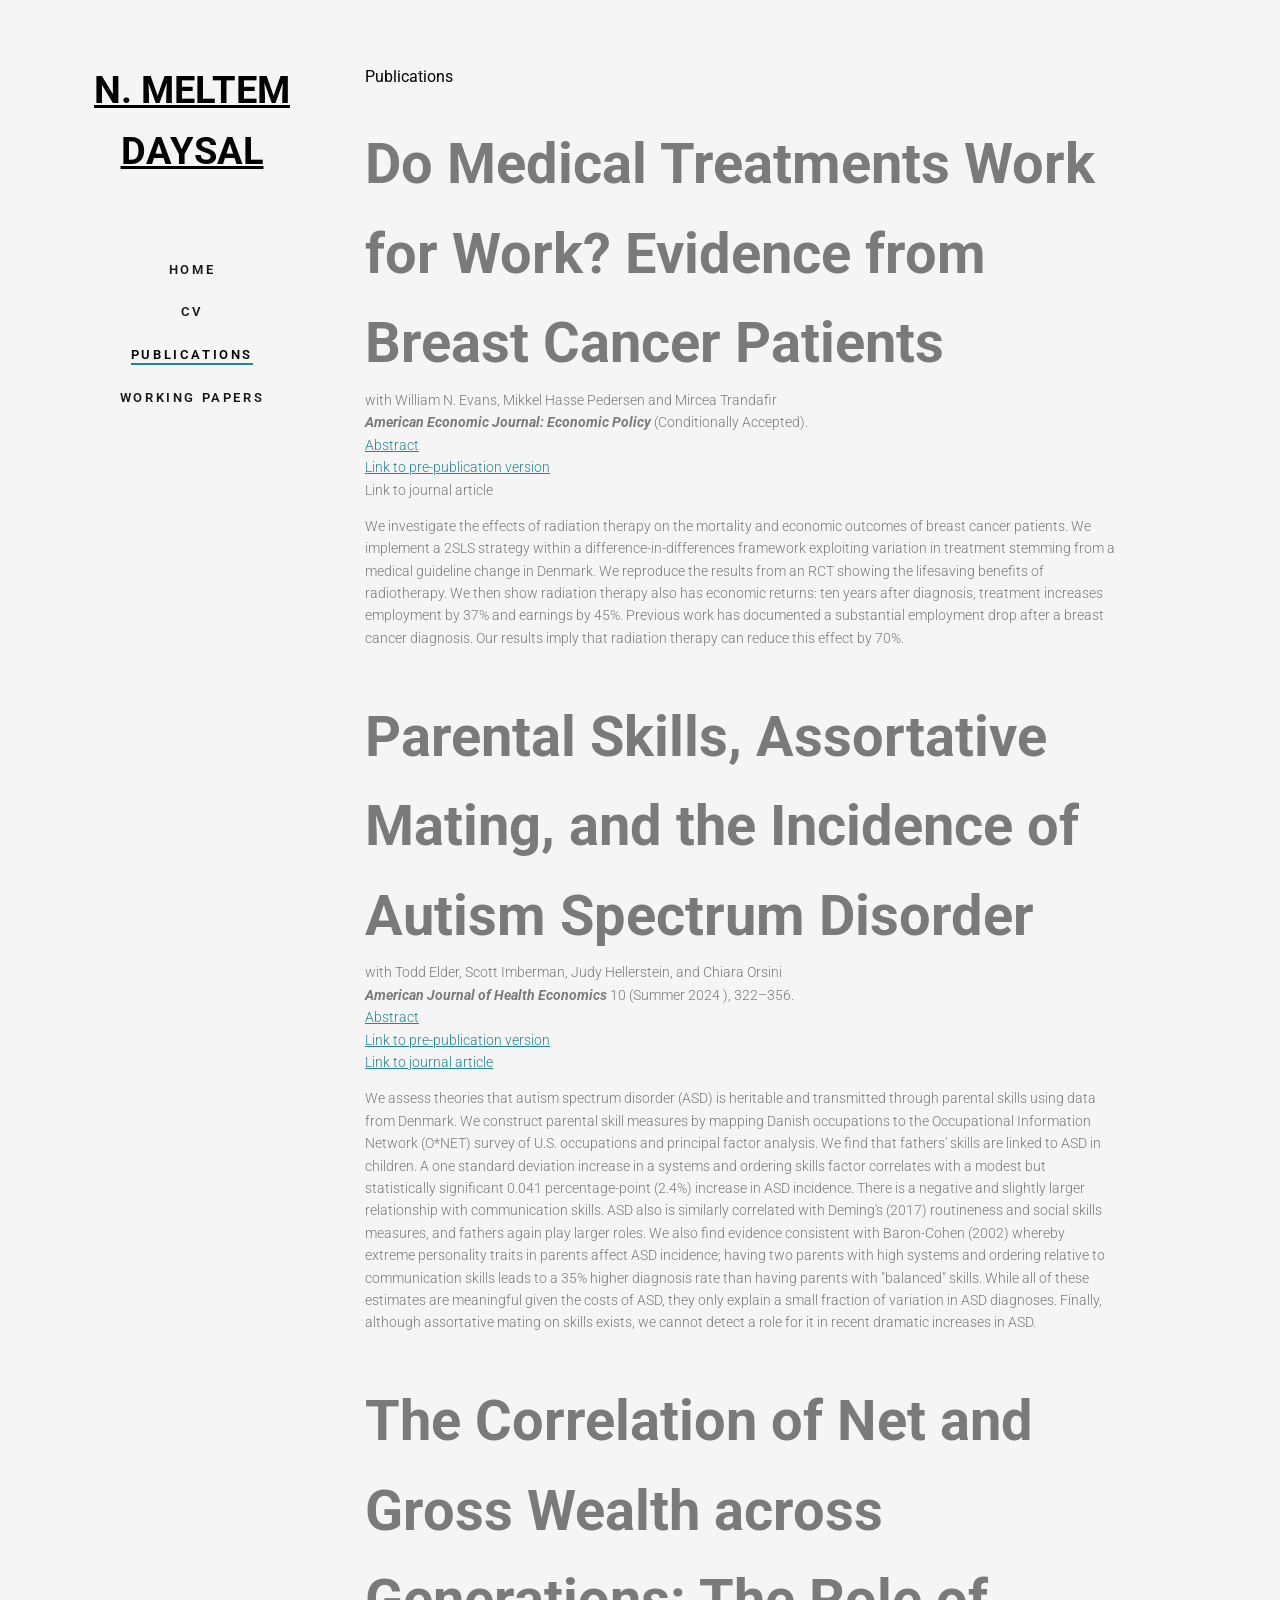
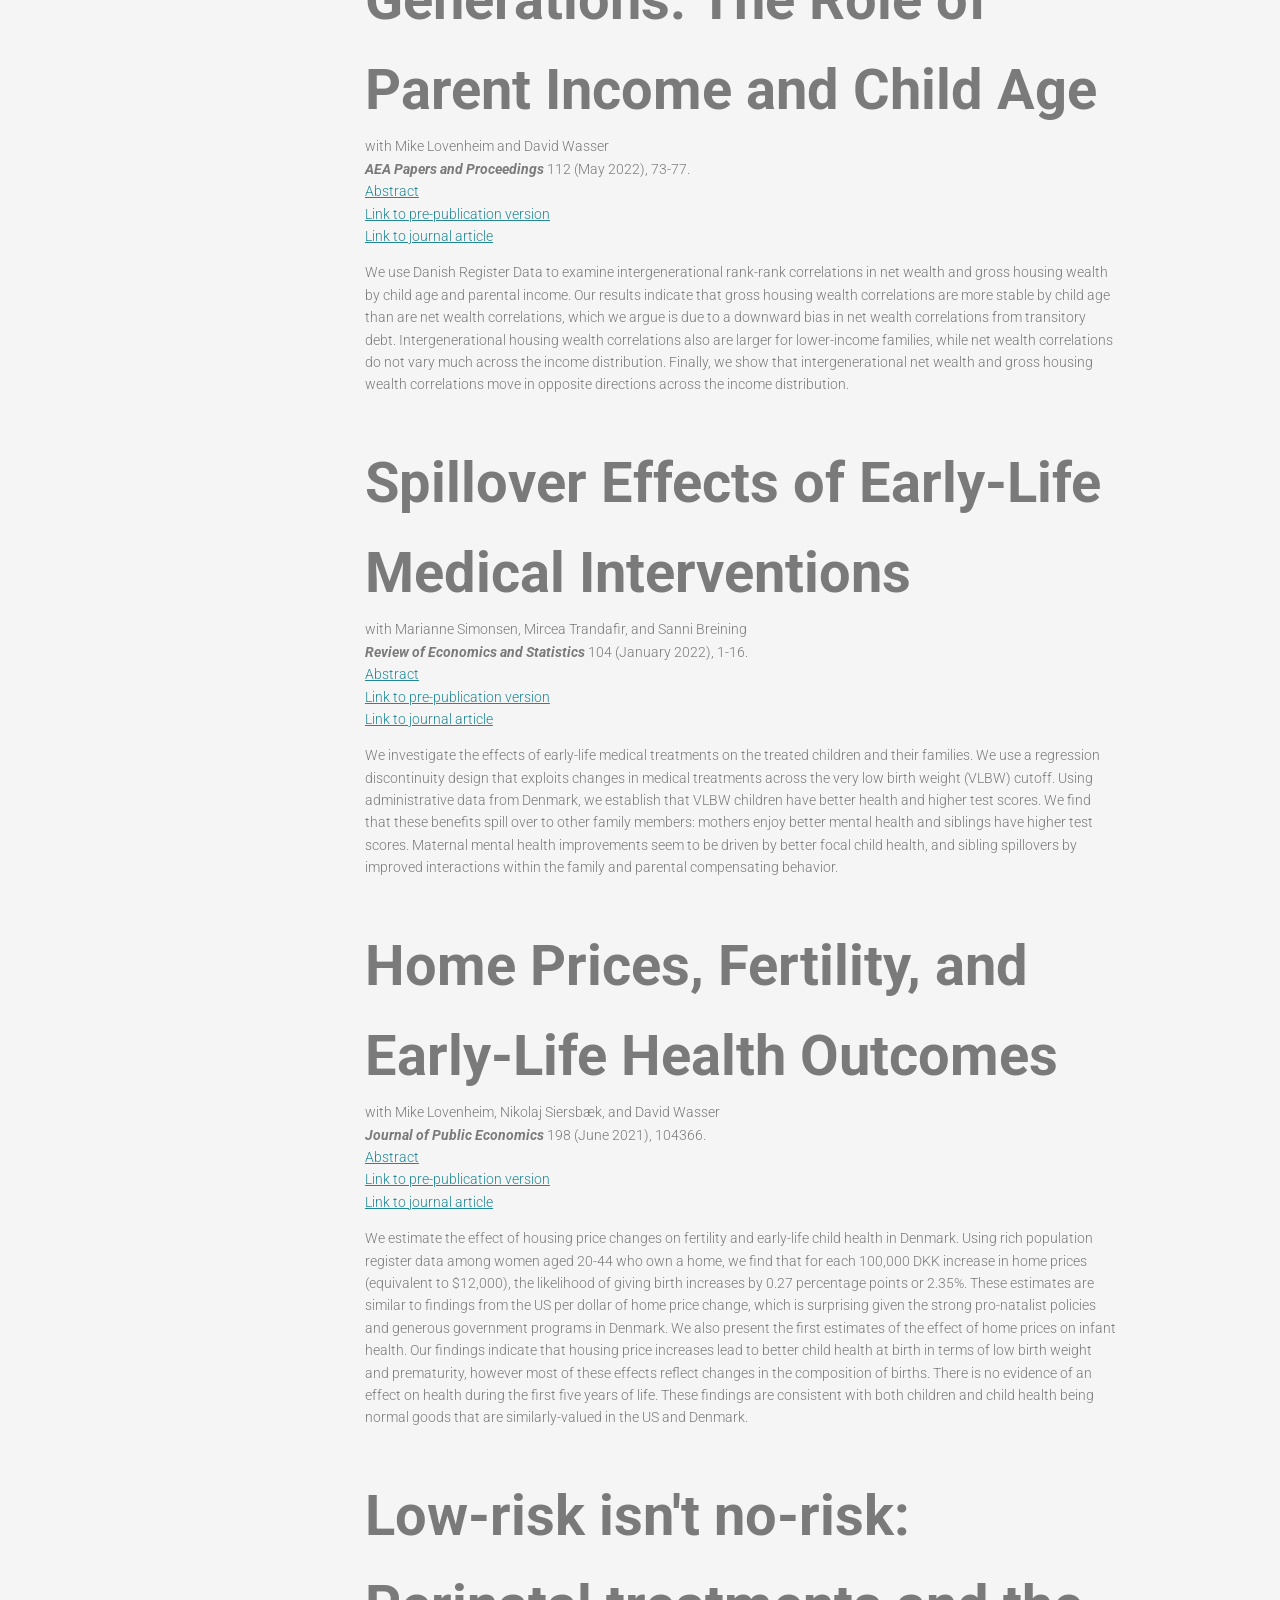
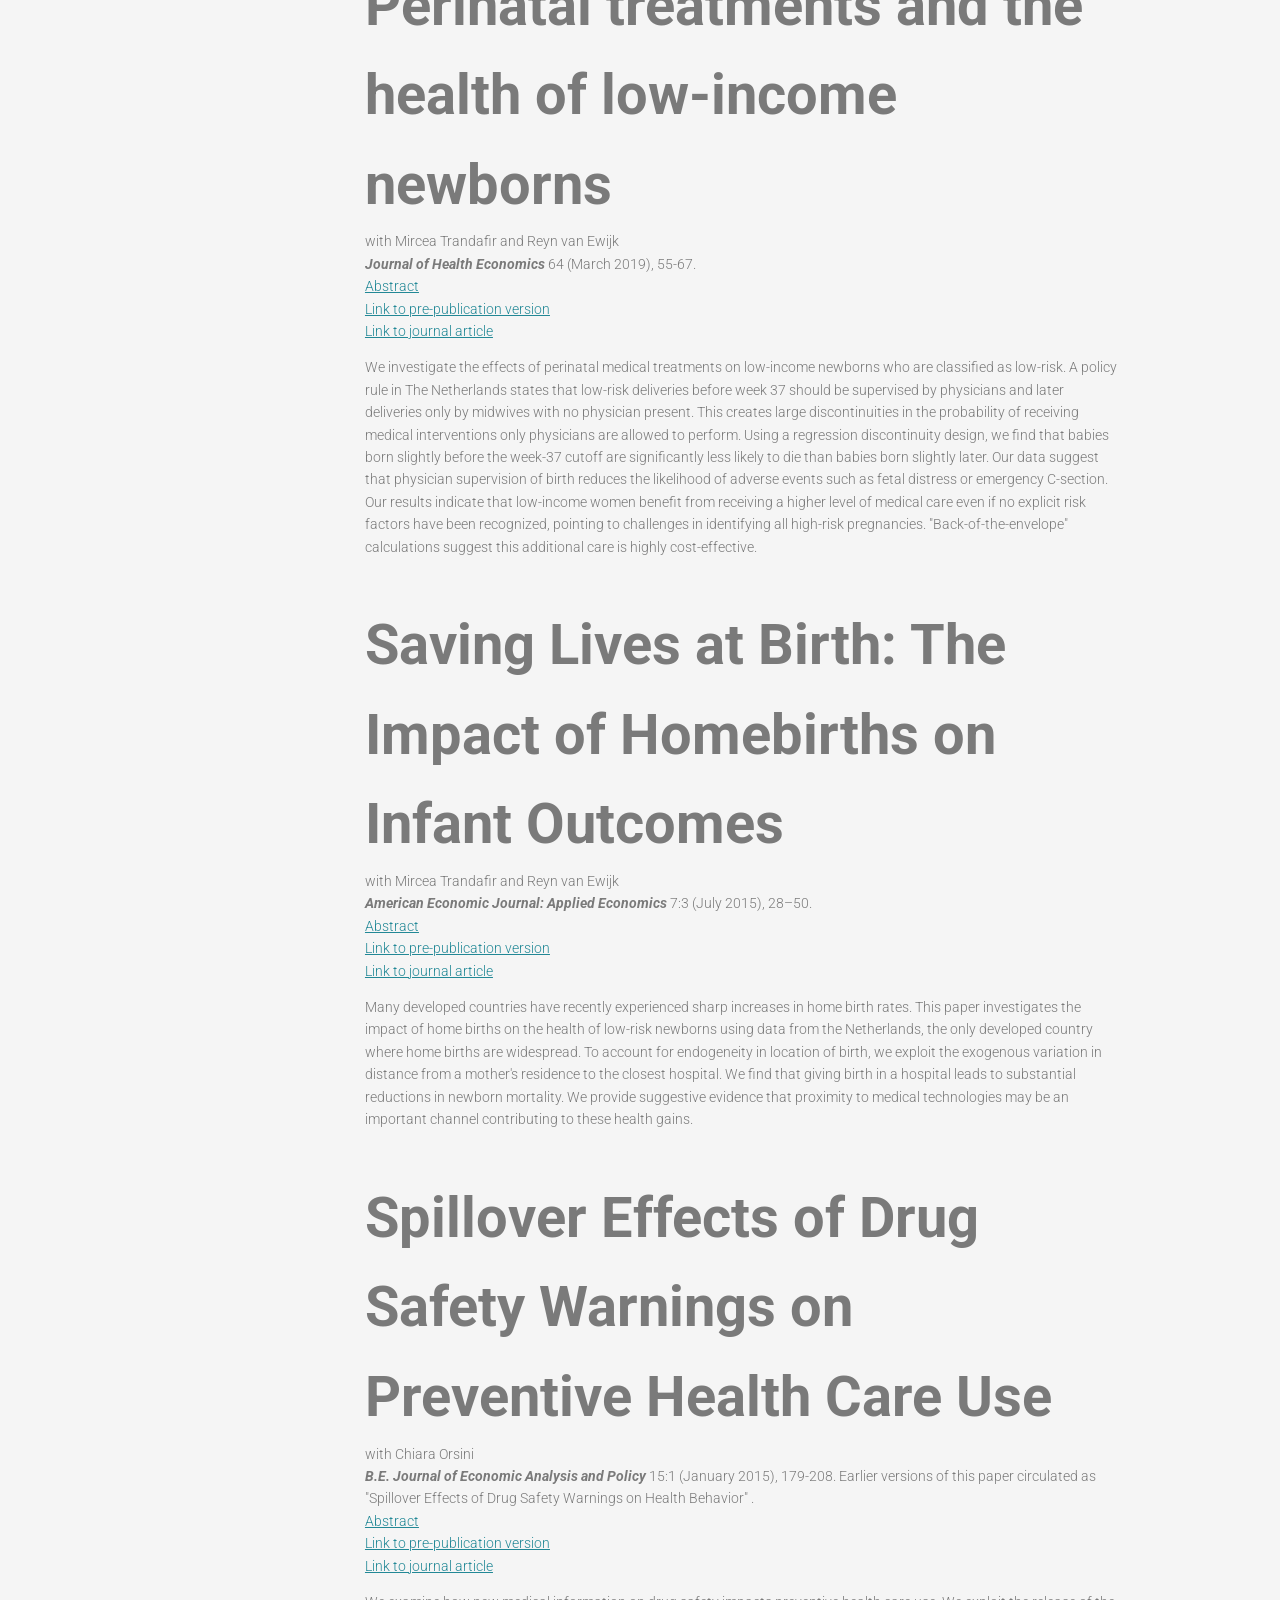
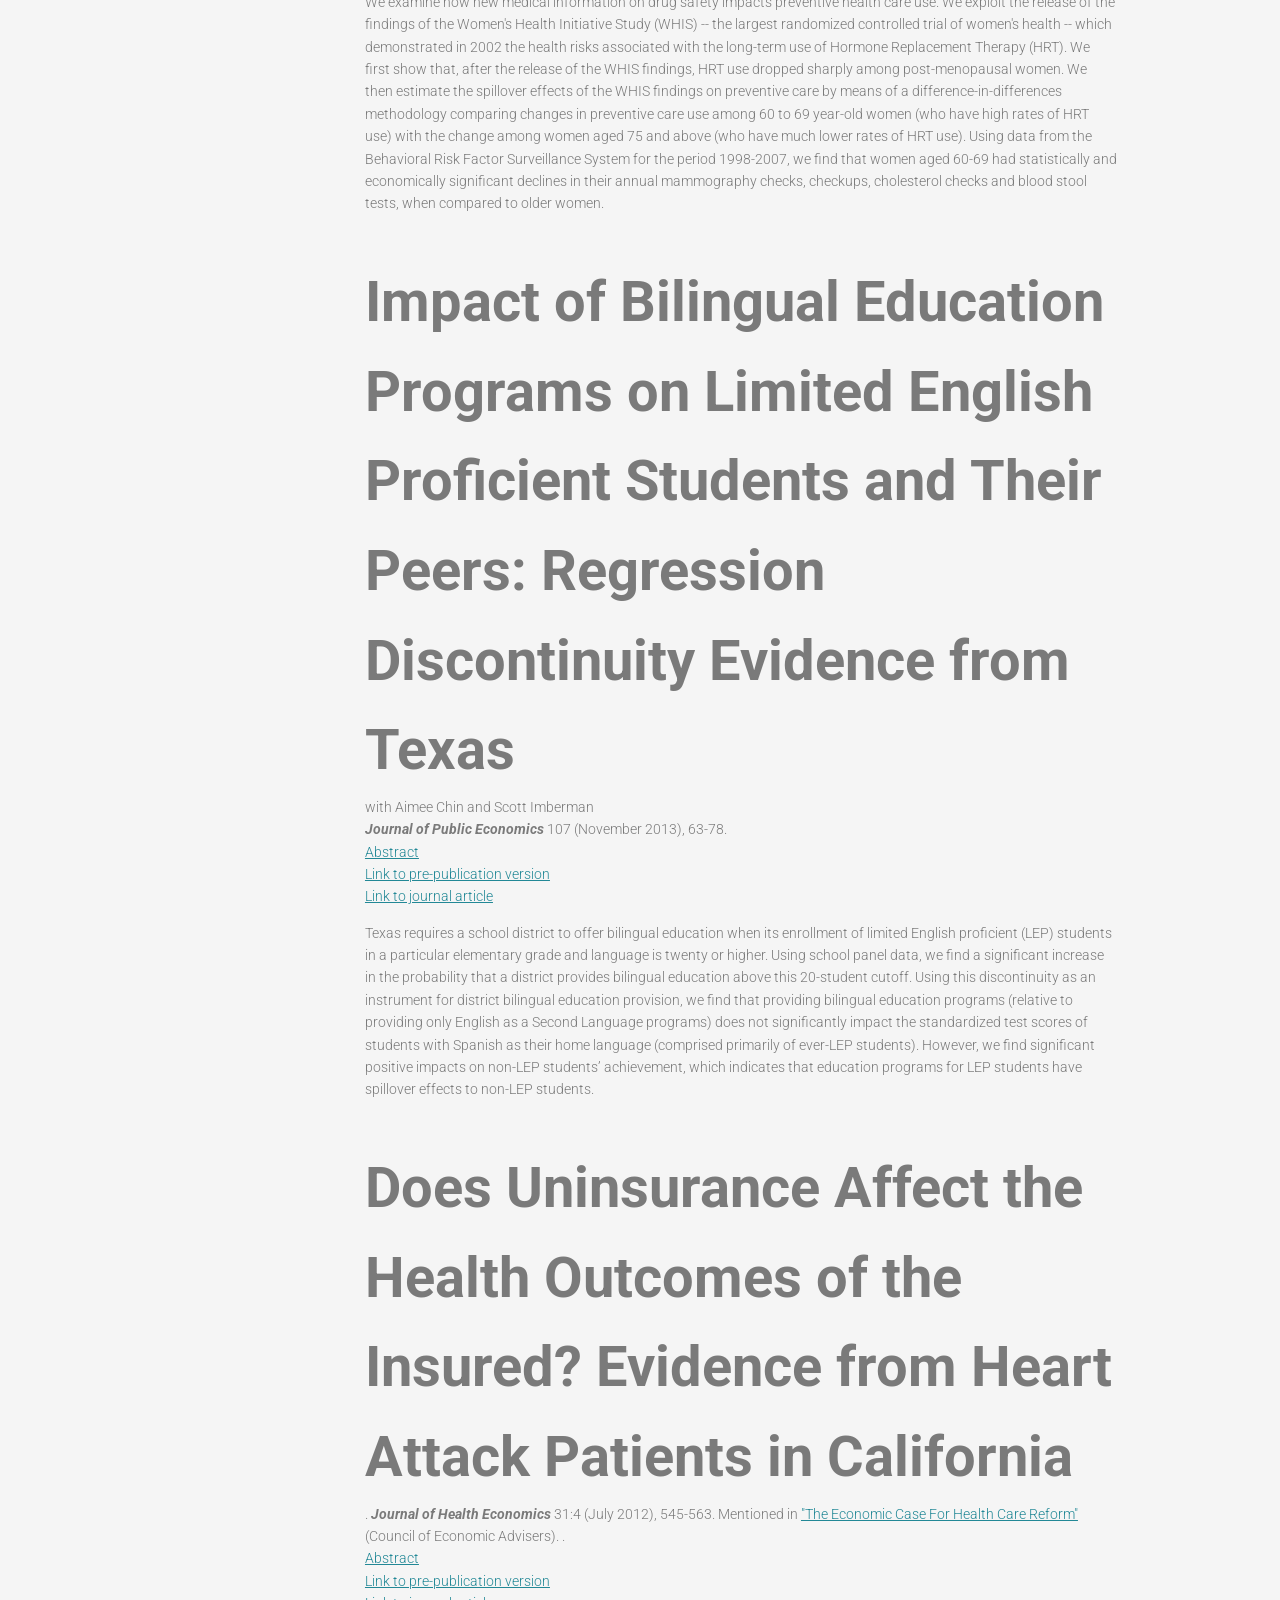
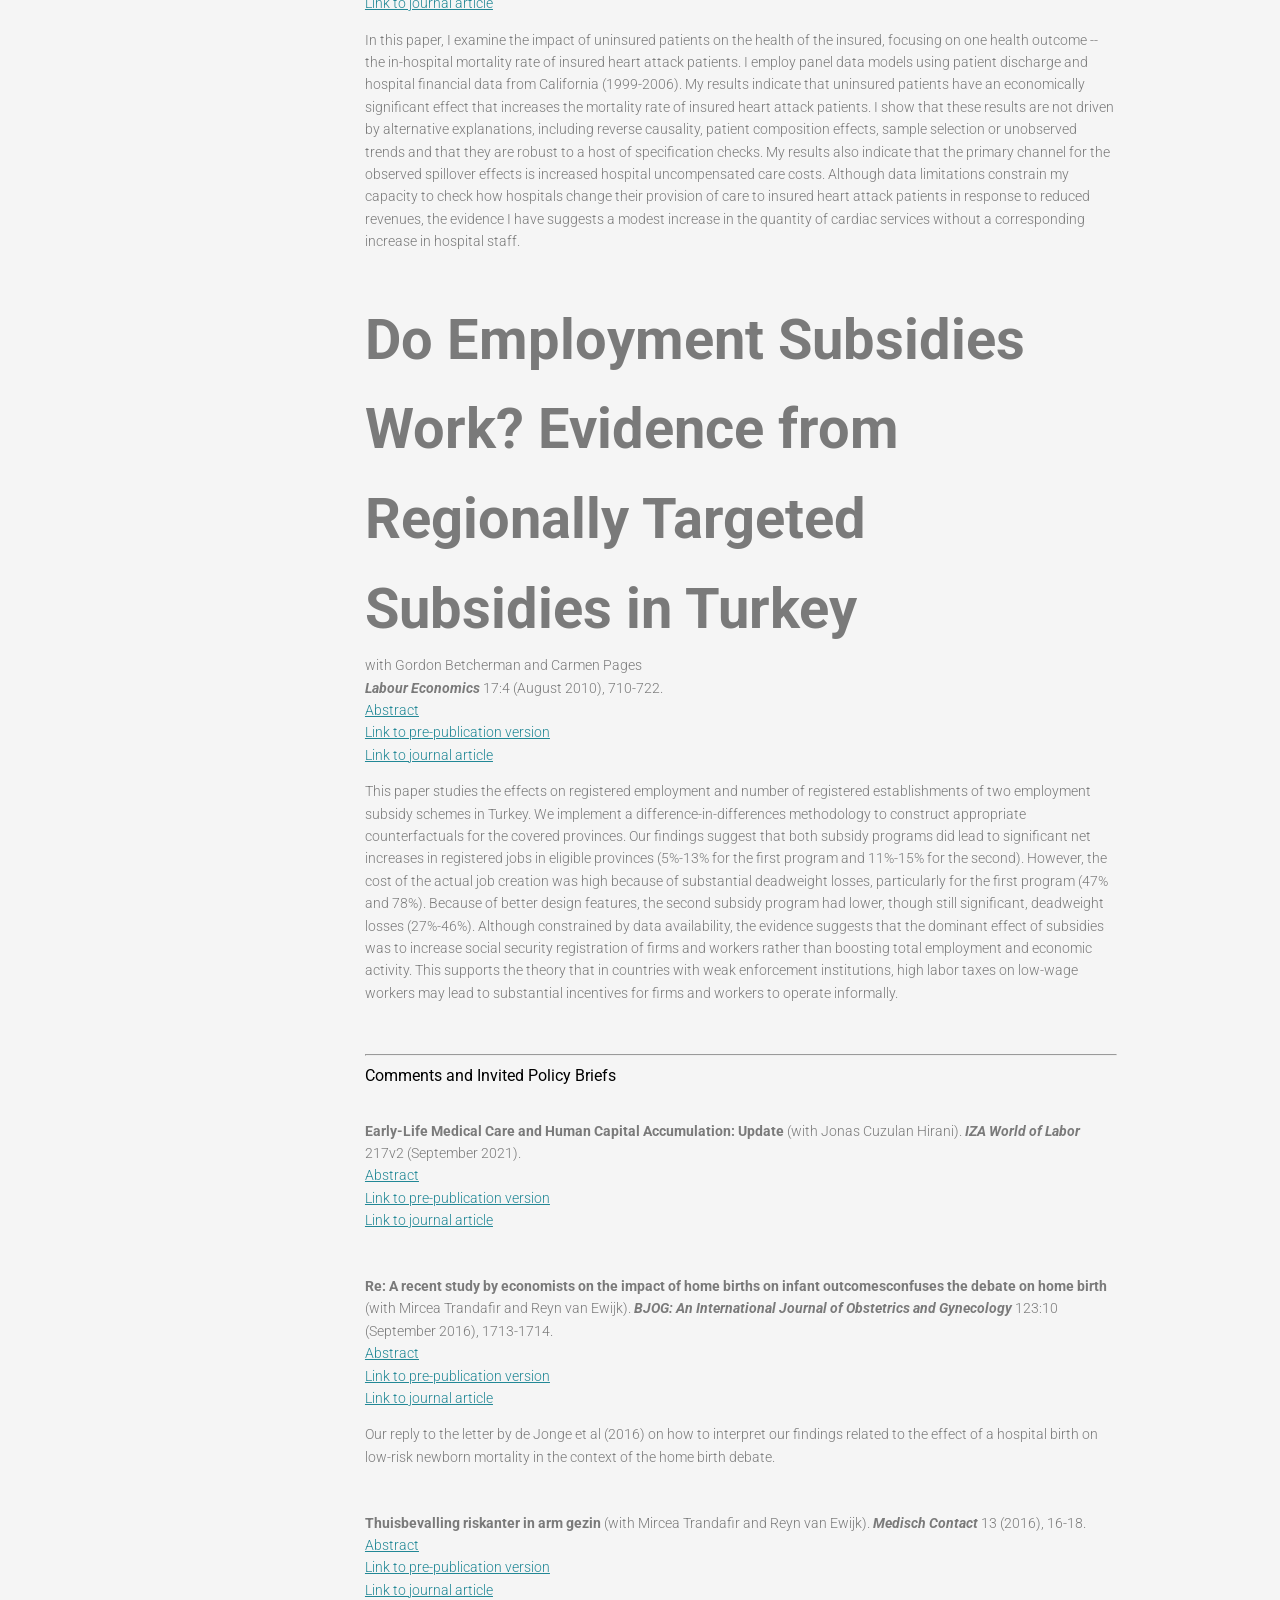
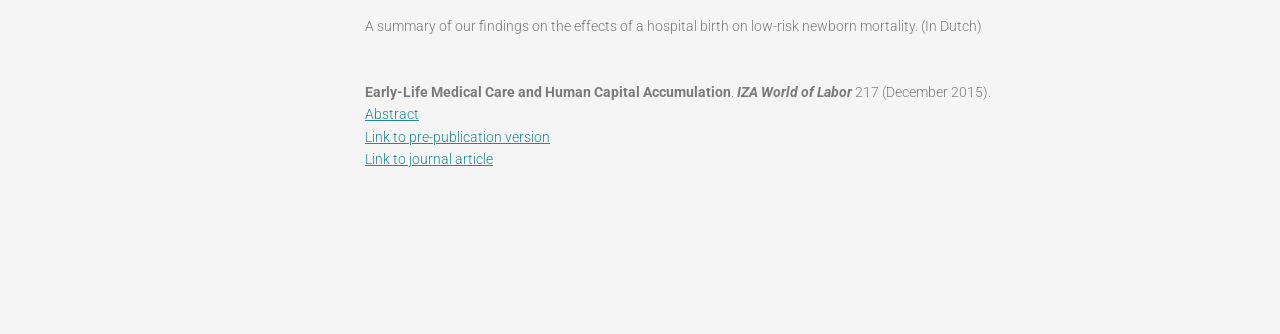
==== publications.html @ 27f64ef1 "Pubs" ====
<!DOCTYPE html>
<!--[if lt IE 7]>      <html class="no-js lt-ie9 lt-ie8 lt-ie7"> <![endif]-->
<!--[if IE 7]>         <html class="no-js lt-ie9 lt-ie8"> <![endif]-->
<!--[if IE 8]>         <html class="no-js lt-ie9"> <![endif]-->
<!--[if gt IE 8]><!--> <html class="no-js"> <!--<![endif]-->
	<head>
	<meta charset="utf-8">
	<meta http-equiv="X-UA-Compatible" content="IE=edge">
	<title>N. Meltem Daysal - Publications</title>
	<meta name="viewport" content="width=device-width, initial-scale=1.0">
	<meta name="description" content="Publications" />
	<meta name="keywords" content="" />
	<meta name="author" content="Mircea Trandafir based on the Marble theme developed by FreeHTML5.co" />
  	<!-- Facebook and Twitter integration -->
	<meta property="og:title" content=""/>
	<meta property="og:image" content=""/>
	<meta property="og:url" content=""/>
	<meta property="og:site_name" content=""/>
	<meta property="og:description" content=""/>
	<meta name="twitter:title" content="" />
	<meta name="twitter:image" content="" />
	<meta name="twitter:url" content="" />
	<meta name="twitter:card" content="" />

	<!-- Place favicon.ico and apple-touch-icon.png in the root directory -->
	<!-- <link rel="shortcut icon" href="favicon.ico"> -->

	<link href="https://fonts.googleapis.com/css?family=Roboto:100,300,400,500,700" rel="stylesheet">

	<!-- Animate.css -->
	<link rel="stylesheet" href="css/animate.css">
	<!-- Icomoon Icon Fonts-->
	<link rel="stylesheet" href="css/icomoon.css">
	<!-- Bootstrap  -->
	<link rel="stylesheet" href="css/bootstrap.css">
	<!-- Flexslider  -->
	<!-- <link rel="stylesheet" href="css/flexslider.css"> -->
	<!-- Theme style  -->
	<link rel="stylesheet" href="css/style.css">

	<!-- Modernizr JS -->
	<script src="js/modernizr-2.6.2.min.js"></script>
	<!-- FOR IE9 below -->
	<!--[if lt IE 9]>
	<script src="js/respond.min.js"></script>
	<![endif]-->

  <!-- Fill in the page  -->

  <script type="text/javascript">
    function isempty(obj) {
      if (obj == null) {
        return true;
      } else {
        if (obj.textContent == "") {
          return true;
        } else {
          return false;
        }
      }
    }
    function fill_in_text() {
      if (window.XMLHttpRequest)
      {
        // code for IE7+, Firefox, Chrome, Opera, Safari
        xmlhttp=new XMLHttpRequest();
      }
      else
       {
         // code for IE6, IE5
         xmlhttp=new ActiveXObject("Microsoft.XMLHTTP");
       }
      xmlhttp.open("GET","contents/research.xml",false);
      xmlhttp.send();
      xmlDoc=xmlhttp.responseXML;

      // Publications

      text = '<h3>Publications</h3>';
      papers=xmlDoc.getElementsByTagName("pub");
      for (i = 0; i < papers.length; i++) {
        text += '<strong><span style="font-size:4em; ">'
            + papers[i].getElementsByTagName("title")[0].textContent
            + '</span></strong><br/>'
            + (isempty(papers[i].getElementsByTagName("coauthors")[0]) ? '.' :
                (' with ' + papers[i].getElementsByTagName("coauthors")[0].textContent + '<br/>'))
            + ' <strong><em>' + papers[i].getElementsByTagName("journal")[0].textContent + '</em></strong> '
            + (isempty(papers[i].getElementsByTagName("vol_issue")[0]) ? '' :
                (papers[i].getElementsByTagName("vol_issue")[0].textContent))
            + (isempty(papers[i].getElementsByTagName("date")[0]) ? '' :
                (' (' + papers[i].getElementsByTagName("date")[0].textContent + ')'))
            + (isempty(papers[i].getElementsByTagName("pages")[0]) ? '' :
                (', ' + papers[i].getElementsByTagName("pages")[0].textContent))
            + '. '
            + (isempty(papers[i].getElementsByTagName("notes")[0]) ? ('') :
                (papers[i].getElementsByTagName("notes")[0].textContent + '.'))
            + '<br/>'
            + '<div class="row">'
              + '<div class="col-md-4"><a data-toggle="collapse" class="collapsed" href="#'
                + papers[i].getElementsByTagName("id")[0].textContent + '">Abstract</a></div>'
              + '<div class="col-md-4">'
                + (isempty(papers[i].getElementsByTagName("doc")[0])
                  ? 'Link to pre-publication version'
                  : '<a href="docs/' + papers[i].getElementsByTagName("doc")[0].textContent
                    + '" target="_blank">Link to pre-publication version</a>')
                + '</div>'
                + '<div class="col-md-4">'
                  + (isempty(papers[i].getElementsByTagName("doi")[0])
                    ? 'Link to journal article'
                    : '<a href="' + papers[i].getElementsByTagName("doi")[0].textContent
                      + '" target="_blank">Link to journal article</a>')
                  + '</div>'
            + '</div>'
            + '<div class="panel-collapse collapse" id="'
              + papers[i].getElementsByTagName("id")[0].textContent + '"><p>'
              + papers[i].getElementsByTagName("abstract")[0].textContent + '</p></div><br/>';
      }
      document.getElementById("pubs").innerHTML = text;

      // Comments and Invited Policy Briefs

      text = '<h3>Comments and Invited Policy Briefs</h3>';
      papers=xmlDoc.getElementsByTagName("opub");
      for (i = 0; i < papers.length; i++) {
        text += '<strong>'
            + papers[i].getElementsByTagName("title")[0].textContent
            + '</strong>'
            + (isempty(papers[i].getElementsByTagName("coauthors")[0]) ? '.' :
                (' (with ' + papers[i].getElementsByTagName("coauthors")[0].textContent + ').'))
            + ' <strong><em>' + papers[i].getElementsByTagName("journal")[0].textContent + '</em></strong> '
            + (isempty(papers[i].getElementsByTagName("vol_issue")[0]) ? '' :
                (papers[i].getElementsByTagName("vol_issue")[0].textContent))
            + (isempty(papers[i].getElementsByTagName("date")[0]) ? '' :
                (' (' + papers[i].getElementsByTagName("date")[0].textContent + ')'))
            + (isempty(papers[i].getElementsByTagName("pages")[0]) ? '' :
                (', ' + papers[i].getElementsByTagName("pages")[0].textContent))
            + '. '
            + (isempty(papers[i].getElementsByTagName("notes")[0]) ? ('') :
                (papers[i].getElementsByTagName("notes")[0].textContent + '.'))
            + '<br/>'
            + '<div class="row">'
              + '<div class="col-md-4"><a data-toggle="collapse" class="collapsed" href="#'
                + papers[i].getElementsByTagName("id")[0].textContent + '">Abstract</a></div>'
              + '<div class="col-md-4">'
                + (isempty(papers[i].getElementsByTagName("doc")[0])
                  ? 'Link to pre-publication version'
                  : '<a href="docs/' + papers[i].getElementsByTagName("doc")[0].textContent
                    + '" target="_blank">Link to pre-publication version</a>')
                + '</div>'
                + '<div class="col-md-4">'
                  + (isempty(papers[i].getElementsByTagName("doi")[0])
                    ? 'Link to journal article'
                    : '<a href="' + papers[i].getElementsByTagName("doi")[0].textContent
                      + '" target="_blank">Link to journal article</a>')
                  + '</div>'
            + '</div>'
            + '<div class="panel-collapse collapse" id="'
              + papers[i].getElementsByTagName("id")[0].textContent + '"><p>'
              + papers[i].getElementsByTagName("abstract")[0].textContent + '</p></div><br/>';
      }
      document.getElementById("comments").innerHTML = text;
    }
    window.onload = fill_in_text;
  </script>

	</head>
	<body>

	<div id="fh5co-page">
		<a href="#" class="js-fh5co-nav-toggle fh5co-nav-toggle"><i></i></a>
		<aside id="fh5co-aside" role="complementary" class="border js-fullheight">

			<h1 id="fh5co-logo"><a href="index.html">N. Meltem Daysal</a></h1>
			<nav id="fh5co-main-menu" role="navigation">
				<ul>
					<li><a href="index.html">Home</a></li>
          <li><a href="docs/CV.pdf" target="_blank">CV</a></li>
					<li class="fh5co-active"><a href="publications.html">Publications</a></li>
          <li><a href="wp.html">Working Papers</a></li>
				</ul>
			</nav>

			<div class="fh5co-footer">
				<ul>
					<li><a href="https://scholar.google.com/citations?user=mBR_4egAAAAJ&hl=en" target="_blank"><i class="icon-google3"></i></a></li>
					<li><a href="https://twitter.com/meltemdaysal" target="_blank"><i class="icon-twitter2"></i></a></li>
          <li><a href="mailto:meltem.daysal@sam.sdu.dk" target="_blank"><i class="icon-mail4"></i></a></li>
				</ul>
			</div>

		</aside>

    <div id="fh5co-main">
			<div class="fh5co-narrow-content">
				<div class="row row-bottom-padded-md">
					<div class="col-md-12">
            <div id="pubs" class="animate-box" data-animate-effect="fadeInLeft"></div>
            <hr class="divider-w mt-10 mb-20">
            <div id="comments" class="animate-box" data-animate-effect="fadeInLeft"></div>
					</div>
				</div>
			</div>

		</div>
	</div>

	<!-- jQuery -->
	<script src="js/jquery.min.js"></script>
	<!-- jQuery Easing -->
	<script src="js/jquery.easing.1.3.js"></script>
	<!-- Bootstrap -->
	<script src="js/bootstrap.min.js"></script>
	<!-- Waypoints -->
	<script src="js/jquery.waypoints.min.js"></script>
	<!-- Flexslider -->
	<script src="js/jquery.flexslider-min.js"></script>


	<!-- MAIN JS -->
	<script src="js/main.js"></script>

	</body>
</html>
---- css/style.css ----
@font-face {
  font-family: 'icomoon';
  src: url("../fonts/icomoon/icomoon.eot?srf3rx");
  src: url("../fonts/icomoon/icomoon.eot?srf3rx#iefix") format("embedded-opentype"), url("../fonts/icomoon/icomoon.ttf?srf3rx") format("truetype"), url("../fonts/icomoon/icomoon.woff?srf3rx") format("woff"), url("../fonts/icomoon/icomoon.svg?srf3rx#icomoon") format("svg");
  font-weight: normal;
  font-style: normal;
}
/* =======================================================
*
* 	Template Style
*	Edit this section
*
* ======================================================= */
body {
  font-family: "Roboto", Arial, sans-serif;
  font-weight: 300;
  font-size: 14px;
  line-height: 1.6;
  color: rgba(0, 0, 0, 0.5);
  background: whitesmoke;
}
@media screen and (max-width: 992px) {
  body {
    font-size: 16px;
  }
}

a {
  color: #228896;
  -webkit-transition: 0.5s;
  -o-transition: 0.5s;
  transition: 0.5s;
}
a:hover, a:active, a:focus {
  color: #228896;
  outline: none;
  text-decoration: none !important;
}

p {
  margin-bottom: 1.5em;
}

h1, h2, h3, h4, h5, h6 {
  color: #000;
  font-family: "Roboto", Arial, sans-serif;
  font-weight: 400;
  margin: 0 0 30px 0;
}

figure {
  margin-bottom: 2.5em;
  float: left;
  width: 100%;
}
figure figcaption {
  font-size: 16px;
  width: 80%;
  margin: 20px auto 0px auto;
  color: #b3b3b3;
  font-style: italic;
  font-family: "Roboto", Arial, sans-serif;
}
@media screen and (max-width: 480px) {
  figure figcaption {
    width: 100%;
  }
}

::-webkit-selection {
  color: #fff;
  background: #228896;
}

::-moz-selection {
  color: #fff;
  background: #228896;
}

::selection {
  color: #fff;
  background: #228896;
}

#fh5co-page {
  width: 80%;
  left: 10%;
  overflow: hidden;
  position: relative;
}

#fh5co-aside {
  padding-top: 60px;
  padding-bottom: 40px;
  width: 20%;
  position: fixed;
  bottom: 0;
  top: 0;
  left: 5%;
  overflow-y: scroll;
  z-index: 1001;
  -webkit-transition: 0.5s;
  -o-transition: 0.5s;
  transition: 0.5s;
}
@media screen and (max-width: 1200px) {
  #fh5co-aside {
    width: 30%;
  }
}
@media screen and (max-width: 768px) {
  #fh5co-aside {
    width: 270px;
    -moz-transform: translateX(-270px);
    -webkit-transform: translateX(-270px);
    -ms-transform: translateX(-270px);
    -o-transform: translateX(-270px);
    transform: translateX(-270px);
  }
}
#fh5co-aside #fh5co-logo {
  text-align: center;
  font-family: "Roboto", Arial, sans-serif;
  font-weight: 700;
  margin-bottom: 2em;
  text-transform: uppercase;
  font-size: 38px;
}
@media screen and (max-width: 768px) {
  #fh5co-aside #fh5co-logo {
    margin-bottom: 1em;
  }
}
#fh5co-aside #fh5co-logo a {
  color: #000;
}
#fh5co-aside #fh5co-logo a span {
  font-weight: 300;
  color: rgba(0, 0, 0, 0.5);
}
#fh5co-aside #fh5co-main-menu ul {
  text-align: center;
  margin: 0;
  padding: 0;
}
@media screen and (max-width: 768px) {
  #fh5co-aside #fh5co-main-menu ul {
    margin: 0 0 2em 0;
  }
}
#fh5co-aside #fh5co-main-menu ul li {
  margin: 0 0 20px 0;
  padding: 0;
  list-style: none;
}
#fh5co-aside #fh5co-main-menu ul li a {
  color: rgba(0, 0, 0, 0.9);
  text-decoration: none;
  letter-spacing: .1em;
  text-transform: uppercase;
  font-size: 13px;
  font-weight: 600;
  position: relative;
  padding: 10px 10px;
  letter-spacing: .2em;
  font-family: "Roboto", Arial, sans-serif;
  -webkit-transition: 0.3s;
  -o-transition: 0.3s;
  transition: 0.3s;
}
#fh5co-aside #fh5co-main-menu ul li a:after {
  content: "";
  position: absolute;
  height: 2px;
  bottom: 7px;
  left: 10px;
  right: 10px;
  background-color: #228896;
  visibility: hidden;
  -webkit-transform: scaleX(0);
  -moz-transform: scaleX(0);
  -ms-transform: scaleX(0);
  -o-transform: scaleX(0);
  transform: scaleX(0);
  -webkit-transition: all 0.3s cubic-bezier(0.175, 0.885, 0.32, 1.275);
  -moz-transition: all 0.3s cubic-bezier(0.175, 0.885, 0.32, 1.275);
  -ms-transition: all 0.3s cubic-bezier(0.175, 0.885, 0.32, 1.275);
  -o-transition: all 0.3s cubic-bezier(0.175, 0.885, 0.32, 1.275);
  transition: all 0.3s cubic-bezier(0.175, 0.885, 0.32, 1.275);
}
#fh5co-aside #fh5co-main-menu ul li a:hover {
  text-decoration: none;
  color: black;
}
#fh5co-aside #fh5co-main-menu ul li a:hover:after {
  visibility: visible;
  -webkit-transform: scaleX(1);
  -moz-transform: scaleX(1);
  -ms-transform: scaleX(1);
  -o-transform: scaleX(1);
  transform: scaleX(1);
}
#fh5co-aside #fh5co-main-menu ul li.fh5co-active a {
  color: black;
}
#fh5co-aside #fh5co-main-menu ul li.fh5co-active a:after {
  visibility: visible;
  -webkit-transform: scaleX(1);
  -moz-transform: scaleX(1);
  -ms-transform: scaleX(1);
  -o-transform: scaleX(1);
  transform: scaleX(1);
}
#fh5co-aside .fh5co-footer {
  position: absolute;
  bottom: 40px;
  font-size: 14px;
  text-align: center;
  width: 100%;
  font-weight: 400;
  color: rgba(0, 0, 0, 0.6);
  padding: 0 20px;
}
@media screen and (max-width: 768px) {
  #fh5co-aside .fh5co-footer {
    position: relative;
    bottom: 0;
  }
}
#fh5co-aside .fh5co-footer span {
  display: block;
}
#fh5co-aside .fh5co-footer ul {
  padding: 0;
  margin: 0;
  text-align: center;
}
#fh5co-aside .fh5co-footer ul li {
  padding: 0;
  margin: 0;
  display: inline;
  list-style: none;
}
#fh5co-aside .fh5co-footer ul li a {
  color: rgba(0, 0, 0, 0.7);
  padding: 4px;
}
#fh5co-aside .fh5co-footer ul li a:hover, #fh5co-aside .fh5co-footer ul li a:active, #fh5co-aside .fh5co-footer ul li a:focus {
  text-decoration: none;
  outline: none;
  color: #228896;
}

#fh5co-main {
  width: 80%;
  float: right;
  -webkit-transition: 0.5s;
  -o-transition: 0.5s;
  transition: 0.5s;
}
@media screen and (max-width: 1200px) {
  #fh5co-main {
    width: 70%;
  }
}
@media screen and (max-width: 768px) {
  #fh5co-main {
    width: 100%;
  }
}
#fh5co-main .fh5co-narrow-content {
  position: relative;
  width: 93%;
  margin: 0 auto;
  padding: 4em 0;
  clear: both;
}
@media screen and (max-width: 768px) {
  #fh5co-main .fh5co-narrow-content {
    width: 100%;
    padding: 4em 1em;
  }
}

#fh5co-hero {
  min-height: 500px;
  background: #fff url(../images/loader.gif) no-repeat center center;
  width: 100%;
  float: left;
  clear: both;
}
#fh5co-hero .btn {
  font-size: 24px;
}
#fh5co-hero .btn.btn-primary {
  padding: 14px 30px !important;
}
#fh5co-hero .flexslider {
  border: none;
  z-index: 1;
  margin-bottom: 0;
}
#fh5co-hero .flexslider .slides {
  position: relative;
  overflow: hidden;
}
#fh5co-hero .flexslider .slides .overlay {
  position: absolute;
  top: 0;
  bottom: 0;
  left: 0;
  right: 0;
  content: '';
  background: rgba(0, 0, 0, 0.3);
}
#fh5co-hero .flexslider .slides li {
  background-repeat: no-repeat;
  background-size: cover;
  background-position: bottom center;
  min-height: 500px;
  position: relative;
}
#fh5co-hero .flexslider .flex-control-nav {
  bottom: 20px;
  z-index: 1000;
  right: 20px;
  float: right;
  width: auto;
}
#fh5co-hero .flexslider .flex-control-nav li {
  display: block;
  margin-bottom: 10px;
}
#fh5co-hero .flexslider .flex-control-nav li a {
  background: rgba(255, 255, 255, 0.2);
  box-shadow: none;
  width: 12px;
  height: 12px;
  cursor: pointer;
}
#fh5co-hero .flexslider .flex-control-nav li a.flex-active {
  cursor: pointer;
  background: transparent;
  border: 2px solid #228896;
}
#fh5co-hero .flexslider .flex-direction-nav {
  display: none;
}
#fh5co-hero .flexslider .slider-text {
  display: table;
  opacity: 0;
  min-height: 500px;
  z-index: 9;
}
#fh5co-hero .flexslider .slider-text > .slider-text-inner {
  display: table-cell;
  vertical-align: middle;
  min-height: 700px;
  padding: 2em;
}
@media screen and (max-width: 768px) {
  #fh5co-hero .flexslider .slider-text > .slider-text-inner {
    text-align: center;
  }
}
#fh5co-hero .flexslider .slider-text > .slider-text-inner h1, #fh5co-hero .flexslider .slider-text > .slider-text-inner h2 {
  margin: 0;
  padding: 0;
  color: white;
  font-family: "Roboto", Arial, sans-serif;
}
#fh5co-hero .flexslider .slider-text > .slider-text-inner h1 {
  margin-bottom: 20px;
  font-size: 45px;
  line-height: 1.3;
  font-weight: 100;
  font-family: "Roboto", Arial, sans-serif;
}
@media screen and (max-width: 768px) {
  #fh5co-hero .flexslider .slider-text > .slider-text-inner h1 {
    font-size: 28px;
  }
}
#fh5co-hero .flexslider .slider-text > .slider-text-inner h2 {
  font-size: 18px;
  line-height: 1.5;
  margin-bottom: 30px;
  font-weight: 300;
}
#fh5co-hero .flexslider .slider-text > .slider-text-inner h2 a {
  color: rgba(34, 136, 150, 0.8);
  border-bottom: 1px solid rgba(34, 136, 150, 0.7);
}
#fh5co-hero .flexslider .slider-text > .slider-text-inner .heading-section {
  font-size: 50px;
}
@media screen and (max-width: 768px) {
  #fh5co-hero .flexslider .slider-text > .slider-text-inner .heading-section {
    font-size: 30px;
  }
}
#fh5co-hero .flexslider .slider-text > .slider-text-inner s
.fh5co-lead {
  font-size: 20px;
  color: #fff;
}
#fh5co-hero .flexslider .slider-text > .slider-text-inner s
.fh5co-lead .icon-heart {
  color: #d9534f;
}
#fh5co-hero .flexslider .slider-text > .slider-text-inner .btn {
  font-size: 12px;
  text-transform: uppercase;
  letter-spacing: 2px;
  color: #fff;
  padding: 22px 30px !important;
  border: none;
  font-weight: 500;
}
#fh5co-hero .flexslider .slider-text > .slider-text-inner .btn.btn-learn {
  background: #fff;
  color: #000;
}
#fh5co-hero .flexslider .slider-text > .slider-text-inner .btn.btn-learn:hover {
  color: #fff;
}
@media screen and (max-width: 768px) {
  #fh5co-hero .flexslider .slider-text > .slider-text-inner .btn {
    width: 100%;
  }
}

.fh5co-bg-color {
  width: 100%;
  float: left;
  background: #fff;
}

body.offcanvas {
  overflow-x: hidden;
}
body.offcanvas #fh5co-aside {
  -moz-transform: translateX(0);
  -webkit-transform: translateX(0);
  -ms-transform: translateX(0);
  -o-transform: translateX(0);
  transform: translateX(0);
  width: 270px;
  background: #fff;
  z-index: 999;
  position: fixed;
}
body.offcanvas #fh5co-main, body.offcanvas .fh5co-nav-toggle {
  top: 0;
  -moz-transform: translateX(270px);
  -webkit-transform: translateX(270px);
  -ms-transform: translateX(270px);
  -o-transform: translateX(270px);
  transform: translateX(270px);
}

.fh5co-services {
  margin-top: 5px;
}
.fh5co-services ul {
  list-style: none;
  padding: 0;
  margin: 0;
}

.blog-entry {
  width: 100%;
  float: left;
  background: #fff;
}
@media screen and (max-width: 768px) {
  .blog-entry {
    margin-bottom: 30px;
  }
}
.blog-entry .blog-img {
  width: 100%;
  float: left;
  overflow: hidden;
  position: relative;
  z-index: 1;
  margin-bottom: 25px;
}
.blog-entry .blog-img img {
  position: relative;
  max-width: 100%;
  -webkit-transform: scale(1.2);
  -moz-transform: scale(1.2);
  -ms-transform: scale(1.2);
  -o-transform: scale(1.2);
  transform: scale(1.2);
  -webkit-transition: 0.9s;
  -o-transition: 0.9s;
  transition: 0.9s;
}
.blog-entry .desc {
  padding: 25px;
}
.blog-entry .desc h3 {
  font-size: 15px;
  text-transform: uppercase;
  margin-bottom: 10px;
  letter-spacing: 1px;
  line-height: auto;
}
.blog-entry .desc h3 a {
  color: #000;
  text-decoration: none;
}
.blog-entry .desc span {
  display: block;
  margin-bottom: 20px;
  font-size: 11px;
  text-transform: uppercase;
  letter-spacing: 1px;
  color: rgba(0, 0, 0, 0.4) !important;
}
.blog-entry .desc span small i {
  color: #e6e6e6;
}
.blog-entry .desc .lead {
  font-size: 11px;
  text-transform: uppercase;
  letter-spacing: 2px;
  color: #000;
}
.blog-entry:hover .blog-img img {
  -webkit-transform: scale(1);
  -moz-transform: scale(1);
  -ms-transform: scale(1);
  -o-transform: scale(1);
  transform: scale(1);
}

.work {
  background-size: cover;
  background-position: center center;
  background-repeat: no-repeat;
  position: relative;
  height: 270px;
  width: 100%;
  display: table;
  overflow: hidden;
}
@media screen and (max-width: 768px) {
  .work {
    height: 400px;
  }
}
@media screen and (max-width: 480px) {
  .work {
    height: 270px;
  }
}
.work .desc {
  display: table-cell;
  vertical-align: middle;
  height: 270px;
  background: #fff;
  opacity: 0;
  -webkit-transition: 0.3s;
  -o-transition: 0.3s;
  transition: 0.3s;
}
.work .desc h3 {
  font-size: 14px;
  -webkit-transition: -webkit-transform 0.3s, opacity 0.3s;
  transition: transform 0.3s, opacity 0.3s;
  -webkit-transform: translate3d(0, -15px, 0);
  transform: translate3d(0, -15px, 0);
}
.work .desc span {
  display: block;
  color: #999999;
  font-size: 12px;
  -webkit-transition: -webkit-transform 0.3s, opacity 0.3s;
  transition: transform 0.3s, opacity 0.3s;
  -webkit-transform: translate3d(0, 15px, 0);
  transform: translate3d(0, 15px, 0);
}
@media screen and (max-width: 768px) {
  .work .desc {
    opacity: 1;
    background: transparent !important;
  }
  .work .desc h3 {
    -webkit-transform: translate3d(0, 0, 0);
    transform: translate3d(0, 0, 0);
    color: #fff;
  }
  .work .desc span {
    -webkit-transform: translate3d(0, 0, 0);
    transform: translate3d(0, 0, 0);
  }
}
.work:hover .desc {
  opacity: 1;
}
.work:hover .desc h3 {
  -webkit-transform: translate3d(0, 0, 0);
  transform: translate3d(0, 0, 0);
}
.work:hover .desc span {
  -webkit-transform: translate3d(0, 0, 0);
  transform: translate3d(0, 0, 0);
}

.fh5co-lead {
  font-size: 18px;
  line-height: 1.5;
}

.fh5co-heading-colored {
  color: #228896;
  font-size: 30px;
}

.fh5co-cards {
  padding: 1em 0;
  background: #e6e6e6;
}
@media screen and (max-width: 768px) {
  .fh5co-cards {
    padding: 1em 0;
  }
}
.fh5co-cards .fh5co-flex-wrap {
  display: -webkit-box;
  display: -moz-box;
  display: -ms-flexbox;
  display: -webkit-flex;
  display: flex;
  flex-wrap: wrap;
  -webkit-flex-wrap: wrap;
  -moz-flex-wrap: wrap;
}
.fh5co-cards .fh5co-flex-wrap > div {
  width: 49.5%;
  margin-right: 1%;
  background: #fff;
  padding: 30px;
  margin-bottom: 10px;
}
.fh5co-cards .fh5co-flex-wrap > div:nth-of-type(1) {
  float: left;
}
.fh5co-cards .fh5co-flex-wrap > div:nth-of-type(2) {
  float: right;
  margin-right: 0%;
}
@media screen and (max-width: 992px) {
  .fh5co-cards .fh5co-flex-wrap > div {
    width: 100%;
    margin-right: 0;
  }
}
.fh5co-cards .fh5co-flex-wrap .fh5co-card p:last-child {
  margin-bottom: 0;
}
.fh5co-cards .fh5co-flex-wrap .fh5co-card h5 {
  text-transform: uppercase;
  font-size: 12px;
  letter-spacing: .2em;
  padding: 4px 8px;
  background: #ebebeb;
  display: -moz-inline-stack;
  display: inline-block;
  zoom: 1;
  *display: inline;
}

.fh5co-counter .fh5co-number {
  font-size: 100px;
  color: #228896;
  font-weight: 400;
  margin: 0;
  padding: 0;
  line-height: .7;
}
.fh5co-counter .fh5co-number.fh5co-left {
  float: left;
  width: 30%;
}
@media screen and (max-width: 768px) {
  .fh5co-counter .fh5co-number.fh5co-left {
    width: 100%;
    line-height: 1.2;
  }
}
.fh5co-counter .fh5co-text {
  float: right;
  text-align: left;
  width: 70%;
}
@media screen and (max-width: 768px) {
  .fh5co-counter .fh5co-text {
    width: 100%;
    text-align: center;
  }
}
.fh5co-counter .fh5co-text h3 {
  margin: 0;
  padding: 0;
  position: relative;
}
.fh5co-counter .fh5co-text h3.border-bottom:after {
  content: "";
  width: 50px;
}

.fh5co-social {
  padding: 0;
  margin: 0;
  text-align: center;
}
.fh5co-social li {
  padding: 0;
  margin: 0;
  list-style: none;
  display: -moz-inline-stack;
  display: inline-block;
  zoom: 1;
  *display: inline;
}
.fh5co-social li a {
  font-size: 22px;
  color: #000;
  padding: 10px;
  display: -moz-inline-stack;
  display: inline-block;
  zoom: 1;
  *display: inline;
  -webkit-border-radius: 7px;
  -moz-border-radius: 7px;
  -ms-border-radius: 7px;
  border-radius: 7px;
}
@media screen and (max-width: 768px) {
  .fh5co-social li a {
    padding: 10px 8px;
  }
}
.fh5co-social li a:hover {
  color: #228896;
}
.fh5co-social li a:hover, .fh5co-social li a:active, .fh5co-social li a:focus {
  outline: none;
  text-decoration: none;
  color: #228896;
}

#map {
  width: 100%;
  height: 700px;
}
@media screen and (max-width: 768px) {
  #map {
    height: 200px;
  }
}

.fh5co-more-contact {
  background: #fafafa;
  background: rgba(0, 0, 0, 0.55); /* <<<---- */
  background: whitesmoke;
}

.fh5co-feature {
  text-align: left;
  width: 100%;
  float: left;
  margin-bottom: 40px;
  position: relative;
}
.fh5co-feature .fh5co-icon {
  padding-top: 30px;
  left: 0;
  width: 100px;
  height: 100px;
  display: table;
  text-align: center;
  background: rgba(0, 0, 0, 0.05);
  -webkit-border-radius: 50%;
  -moz-border-radius: 50%;
  -ms-border-radius: 50%;
  border-radius: 50%;
}
.fh5co-feature .fh5co-icon i {
  margin-top: 30px;
  color: #228896;
  font-size: 40px;
  height: 100px;
}
@media screen and (max-width: 1200px) {
  .fh5co-feature .fh5co-icon i {
    font-size: 40px;
  }
}
.fh5co-feature .fh5co-text {
  padding-left: 20px;
  width: 100%;
  align-items: center;
}
.fh5co-feature .fh5co-text h2, .fh5co-feature .fh5co-text h3 {
  margin: 0;
  padding: 0;
}
.fh5co-feature .fh5co-text h3 {
  font-weight: 500;
  margin-bottom: 20px;
  color: rgba(0, 0, 0, 0.8);
  font-size: 14px;
  letter-spacing: .2em;
  text-transform: uppercase;
}
.fh5co-feature.fh5co-feature-sm .fh5co-text {
  /* margin-top: 30px; */
  display: table;
}
.fh5co-feature.fh5co-feature-sm .fh5co-icon i {
  color: #228896;
  font-size: 40px;
}
@media screen and (max-width: 1200px) {
  .fh5co-feature.fh5co-feature-sm .fh5co-icon i {
    font-size: 28px;
  }
}

.fh5co-heading {
  font-size: 18px;
  margin-bottom: 2em;
  font-weight: 500;
  text-transform: uppercase;
  letter-spacing: 2px;
}
.fh5co-heading.fh5co-light {
  color: #fff;
}
.fh5co-heading span {
  display: block;
}
@media screen and (max-width: 768px) {
  .fh5co-heading {
    margin-bottom: 1em;
  }
}

.btn {
  margin-right: 4px;
  margin-bottom: 4px;
  font-family: "Roboto", Arial, sans-serif;
  font-size: 18px;
  font-weight: 400;
  text-transform: uppercase;
  letter-spacing: 1px;
  -webkit-border-radius: 0px;
  -moz-border-radius: 0px;
  -ms-border-radius: 0px;
  border-radius: 0px;
  -webkit-transition: 0.5s;
  -o-transition: 0.5s;
  transition: 0.5s;
  padding: 8px 20px !important;
}
.btn.btn-sm {
  padding: 4px 15px !important;
}
.btn.btn-md {
  padding: 8px 20px !important;
}
.btn.btn-lg {
  padding: 18px 36px !important;
}
.btn:hover, .btn:active, .btn:focus {
  box-shadow: none !important;
  outline: none !important;
}

.btn-primary {
  background: #228896;
  color: #fff;
  border: 2px solid #228896;
}
.btn-primary:hover, .btn-primary:focus, .btn-primary:active {
  background: #279bab !important;
  border-color: #279bab !important;
}
.btn-primary.btn-outline {
  background: transparent;
  color: #228896;
  border: 2px solid #228896;
}
.btn-primary.btn-outline:hover, .btn-primary.btn-outline:focus, .btn-primary.btn-outline:active {
  background: #228896;
  color: #fff;
}

.btn-success {
  background: #5cb85c;
  color: #fff;
  border: 2px solid #5cb85c;
}
.btn-success:hover, .btn-success:focus, .btn-success:active {
  background: #4cae4c !important;
  border-color: #4cae4c !important;
}
.btn-success.btn-outline {
  background: transparent;
  color: #5cb85c;
  border: 2px solid #5cb85c;
}
.btn-success.btn-outline:hover, .btn-success.btn-outline:focus, .btn-success.btn-outline:active {
  background: #5cb85c;
  color: #fff;
}

.btn-info {
  background: #5bc0de;
  color: #fff;
  border: 2px solid #5bc0de;
}
.btn-info:hover, .btn-info:focus, .btn-info:active {
  background: #46b8da !important;
  border-color: #46b8da !important;
}
.btn-info.btn-outline {
  background: transparent;
  color: #5bc0de;
  border: 2px solid #5bc0de;
}
.btn-info.btn-outline:hover, .btn-info.btn-outline:focus, .btn-info.btn-outline:active {
  background: #5bc0de;
  color: #fff;
}

.btn-warning {
  background: #f0ad4e;
  color: #fff;
  border: 2px solid #f0ad4e;
}
.btn-warning:hover, .btn-warning:focus, .btn-warning:active {
  background: #eea236 !important;
  border-color: #eea236 !important;
}
.btn-warning.btn-outline {
  background: transparent;
  color: #f0ad4e;
  border: 2px solid #f0ad4e;
}
.btn-warning.btn-outline:hover, .btn-warning.btn-outline:focus, .btn-warning.btn-outline:active {
  background: #f0ad4e;
  color: #fff;
}

.btn-danger {
  background: #d9534f;
  color: #fff;
  border: 2px solid #d9534f;
}
.btn-danger:hover, .btn-danger:focus, .btn-danger:active {
  background: #d43f3a !important;
  border-color: #d43f3a !important;
}
.btn-danger.btn-outline {
  background: transparent;
  color: #d9534f;
  border: 2px solid #d9534f;
}
.btn-danger.btn-outline:hover, .btn-danger.btn-outline:focus, .btn-danger.btn-outline:active {
  background: #d9534f;
  color: #fff;
}

.btn-outline {
  background: none;
  border: 2px solid gray;
  font-size: 16px;
  -webkit-transition: 0.3s;
  -o-transition: 0.3s;
  transition: 0.3s;
}
.btn-outline:hover, .btn-outline:focus, .btn-outline:active {
  box-shadow: none;
}

.form-control {
  -webkit-appearance: none;
  -moz-appearance: none;
  appearance: none;
  box-shadow: none;
  background: transparent;
  border: 2px solid rgba(0, 0, 0, 0.1);
  height: 54px;
  font-size: 18px;
  font-weight: 300;
  -webkit-border-radius: 7px;
  -moz-border-radius: 7px;
  -ms-border-radius: 7px;
  border-radius: 7px;
}
.form-control:active, .form-control:focus {
  outline: none;
  box-shadow: none;
  border-color: #228896;
}

#message {
  height: 130px;
}

.fh5co-nav-toggle {
  cursor: pointer;
  text-decoration: none;
}
.fh5co-nav-toggle.active i::before, .fh5co-nav-toggle.active i::after {
  background: #000;
}
.fh5co-nav-toggle.dark.active i::before, .fh5co-nav-toggle.dark.active i::after {
  background: #000;
}
.fh5co-nav-toggle:hover, .fh5co-nav-toggle:focus, .fh5co-nav-toggle:active {
  outline: none;
  border-bottom: none !important;
}
.fh5co-nav-toggle i {
  position: relative;
  display: -moz-inline-stack;
  display: inline-block;
  zoom: 1;
  *display: inline;
  width: 30px;
  height: 2px;
  color: #000;
  font: bold 14px/.4 Helvetica;
  text-transform: uppercase;
  text-indent: -55px;
  background: #000;
  transition: all .2s ease-out;
}
.fh5co-nav-toggle i::before, .fh5co-nav-toggle i::after {
  content: '';
  width: 30px;
  height: 2px;
  background: #000;
  position: absolute;
  left: 0;
  -webkit-transition: 0.2s;
  -o-transition: 0.2s;
  transition: 0.2s;
}
.fh5co-nav-toggle.dark i {
  position: relative;
  color: #000;
  background: #000;
  transition: all .2s ease-out;
}
.fh5co-nav-toggle.dark i::before, .fh5co-nav-toggle.dark i::after {
  background: #000;
  -webkit-transition: 0.2s;
  -o-transition: 0.2s;
  transition: 0.2s;
}

.fh5co-nav-toggle i::before {
  top: -7px;
}

.fh5co-nav-toggle i::after {
  bottom: -7px;
}

.fh5co-nav-toggle:hover i::before {
  top: -10px;
}

.fh5co-nav-toggle:hover i::after {
  bottom: -10px;
}

.fh5co-nav-toggle.active i {
  background: transparent;
}

.fh5co-nav-toggle.active i::before {
  top: 0;
  -webkit-transform: rotateZ(45deg);
  -moz-transform: rotateZ(45deg);
  -ms-transform: rotateZ(45deg);
  -o-transform: rotateZ(45deg);
  transform: rotateZ(45deg);
}

.fh5co-nav-toggle.active i::after {
  bottom: 0;
  -webkit-transform: rotateZ(-45deg);
  -moz-transform: rotateZ(-45deg);
  -ms-transform: rotateZ(-45deg);
  -o-transform: rotateZ(-45deg);
  transform: rotateZ(-45deg);
}

.fh5co-nav-toggle {
  position: fixed;
  left: 0;
  top: 0px;
  z-index: 9999;
  cursor: pointer;
  opacity: 1;
  visibility: hidden;
  padding: 20px;
  -webkit-transition: 0.5s;
  -o-transition: 0.5s;
  transition: 0.5s;
}
@media screen and (max-width: 768px) {
  .fh5co-nav-toggle {
    opacity: 1;
    visibility: visible;
  }
}

@media screen and (max-width: 480px) {
  .col-xxs-12 {
    float: none;
    width: 100%;
  }
}

.row-bottom-padded-lg {
  padding-bottom: 7em;
}
@media screen and (max-width: 768px) {
  .row-bottom-padded-lg {
    padding-bottom: 1em;
  }
}

.row-bottom-padded-md {
  padding-bottom: 4em;
}
@media screen and (max-width: 768px) {
  .row-bottom-padded-md {
    padding-bottom: 1em;
  }
}

.row-bottom-padded-sm {
  padding-bottom: 1em;
}
@media screen and (max-width: 768px) {
  .row-bottom-padded-sm {
    padding-bottom: 1em;
  }
}

.col-padding {
  padding: 10px !important;
}

.js .animate-box {
  opacity: 0;
}

/*# sourceMappingURL=style.css.map */

.js-loading *,
.js-loading *:before,
.js-loading *:after {
  animation-play-state: paused !important;
}
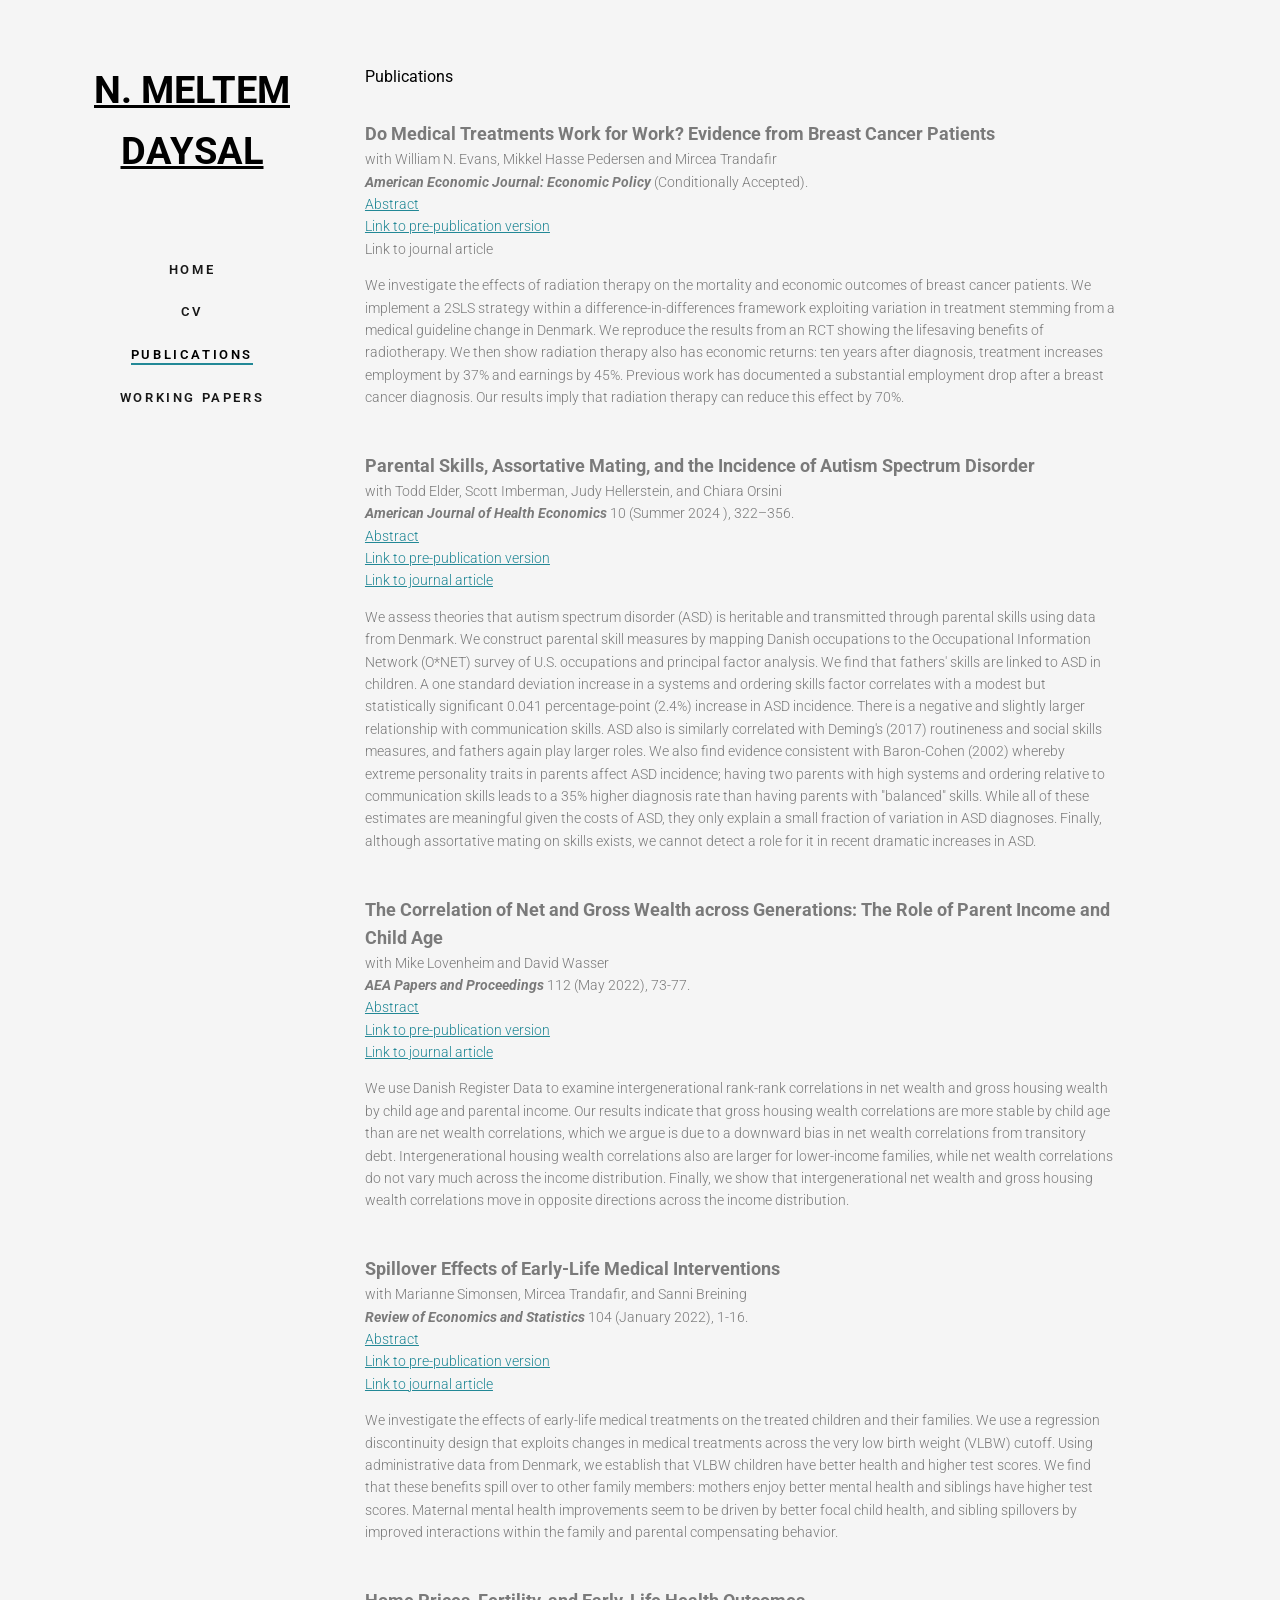
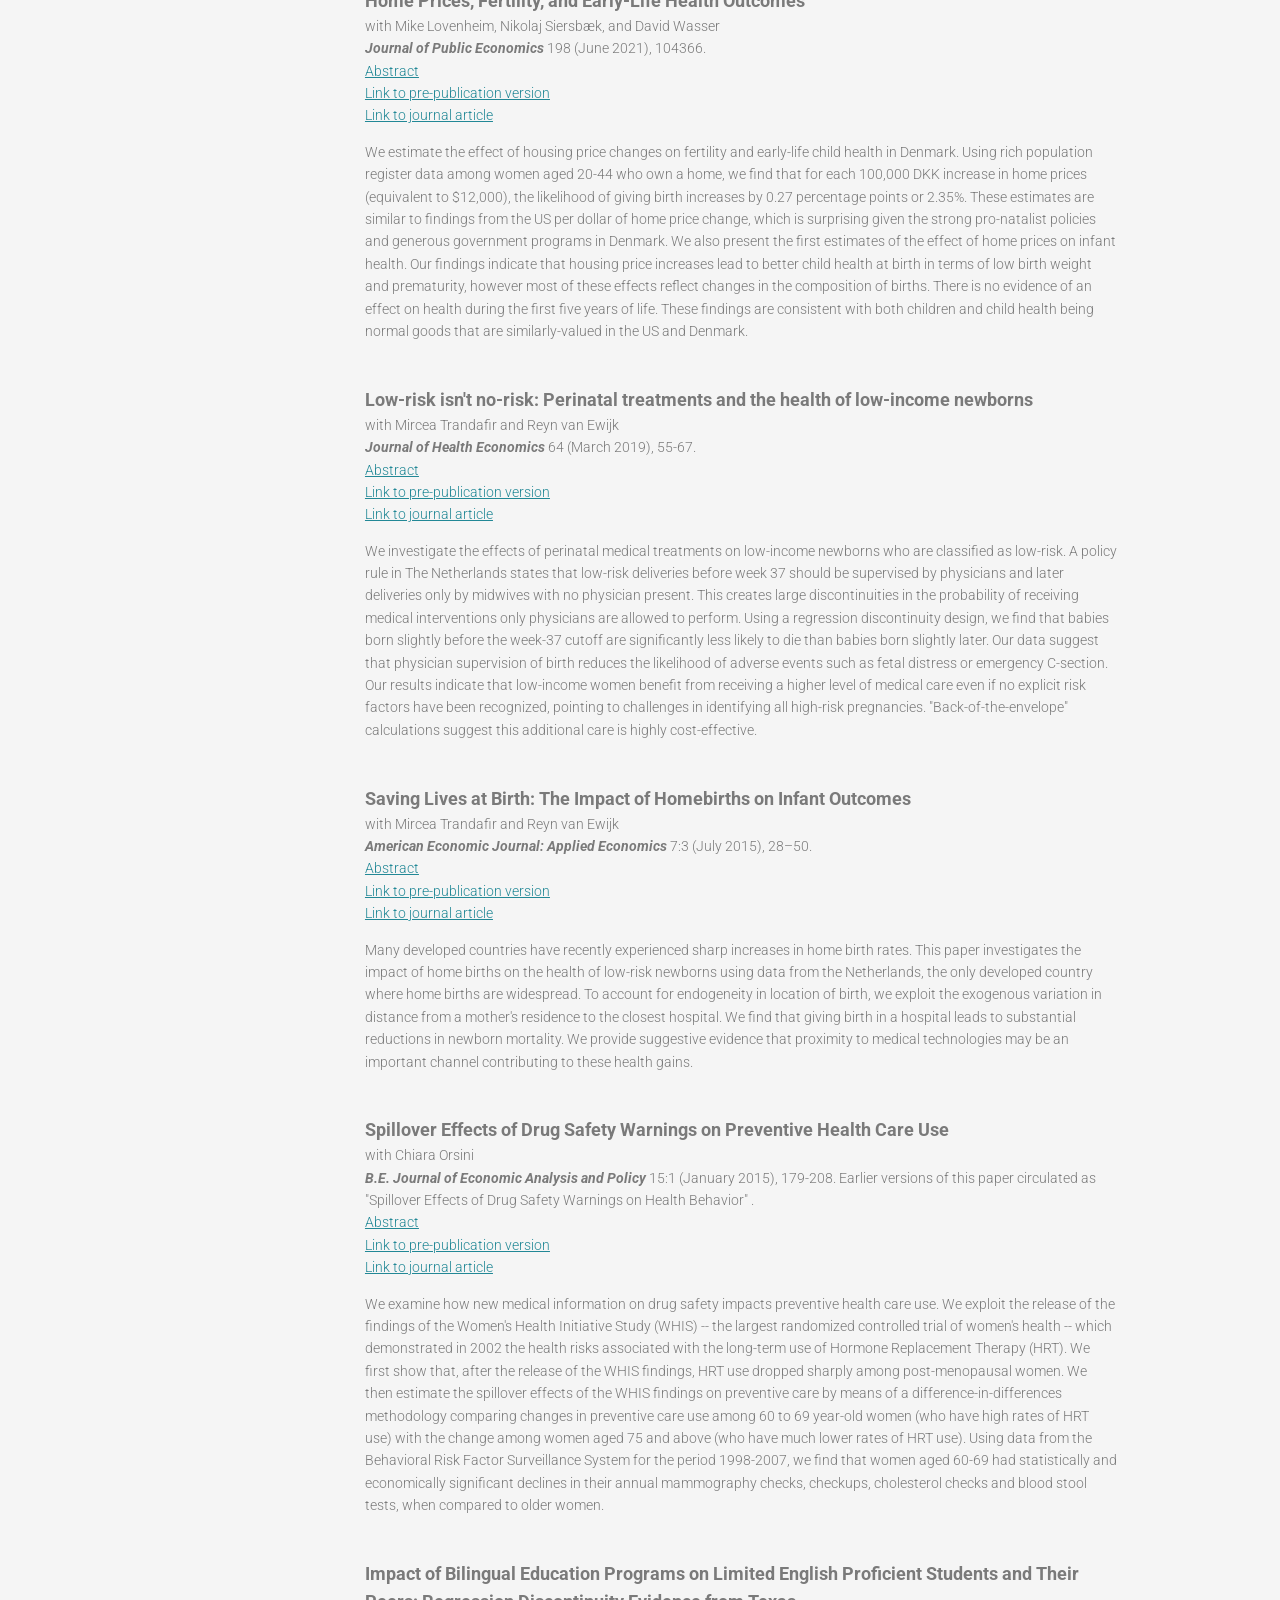
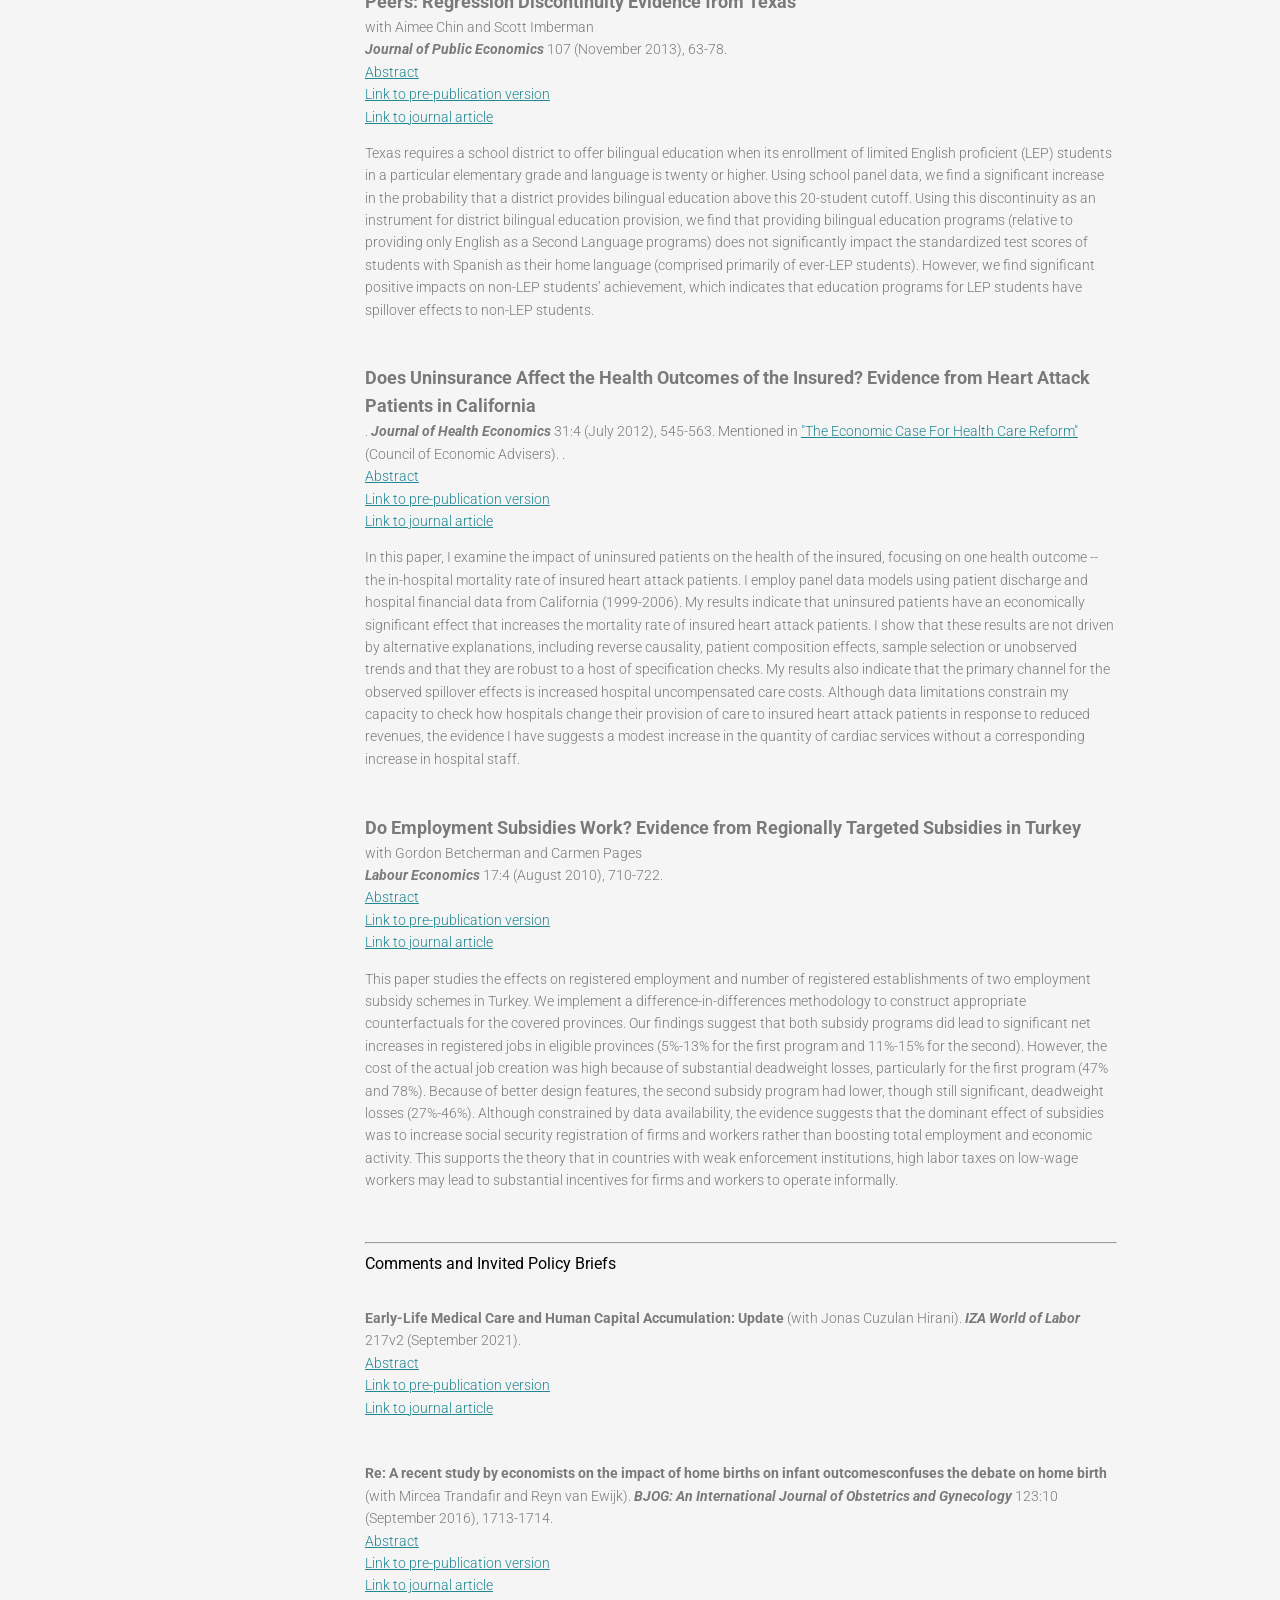
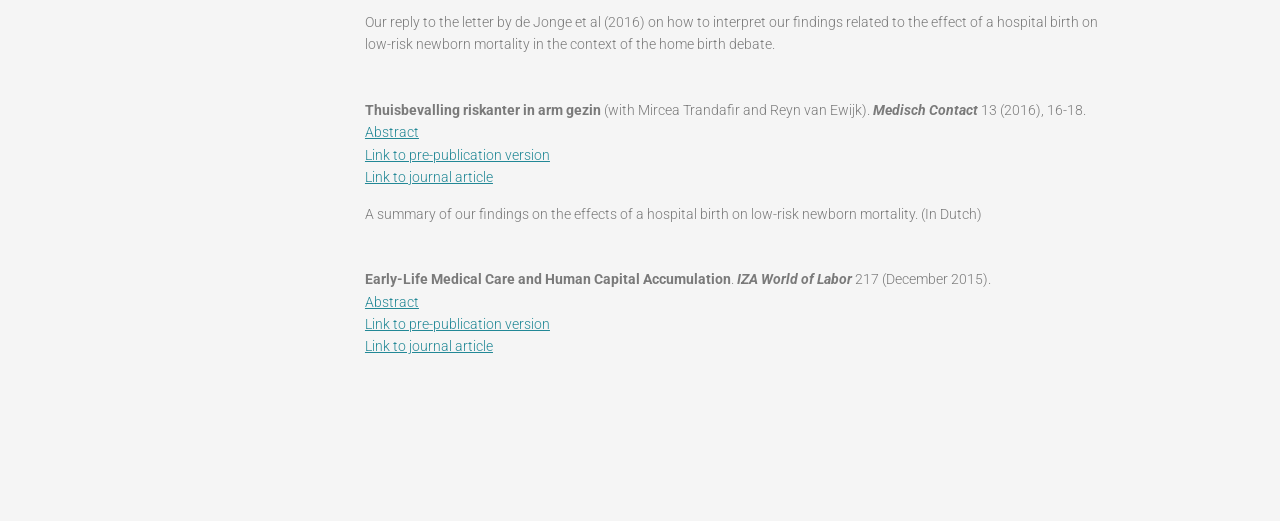
==== commit d103a503: "Pubs" ====
--- a/publications.html
+++ b/publications.html
@@ -80,7 +80,7 @@
       text = '<h3>Publications</h3>';
       papers=xmlDoc.getElementsByTagName("pub");
       for (i = 0; i < papers.length; i++) {
-        text += '<strong><span style="font-size:4em; ">'
+        text += '<strong><span style="font-size:1.25em; ">'
             + papers[i].getElementsByTagName("title")[0].textContent
             + '</span></strong><br/>'
             + (isempty(papers[i].getElementsByTagName("coauthors")[0]) ? '.' :
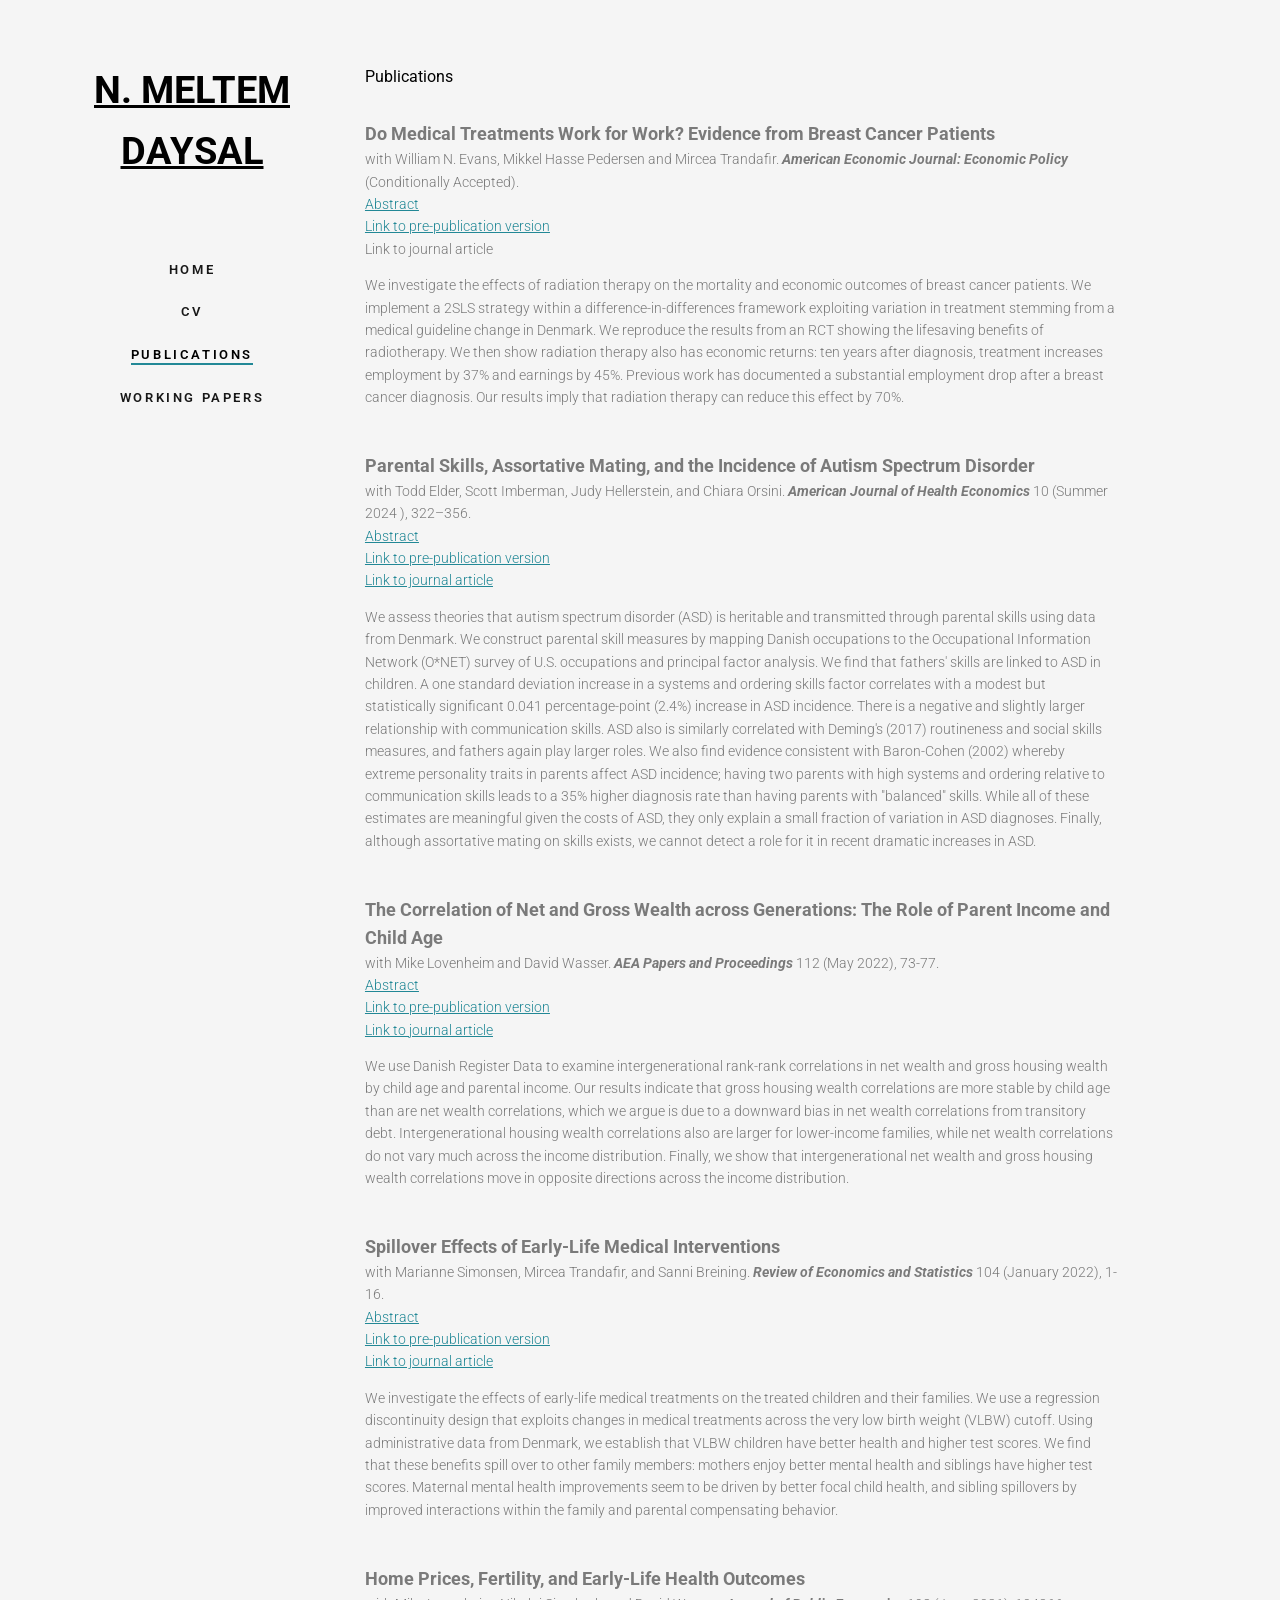
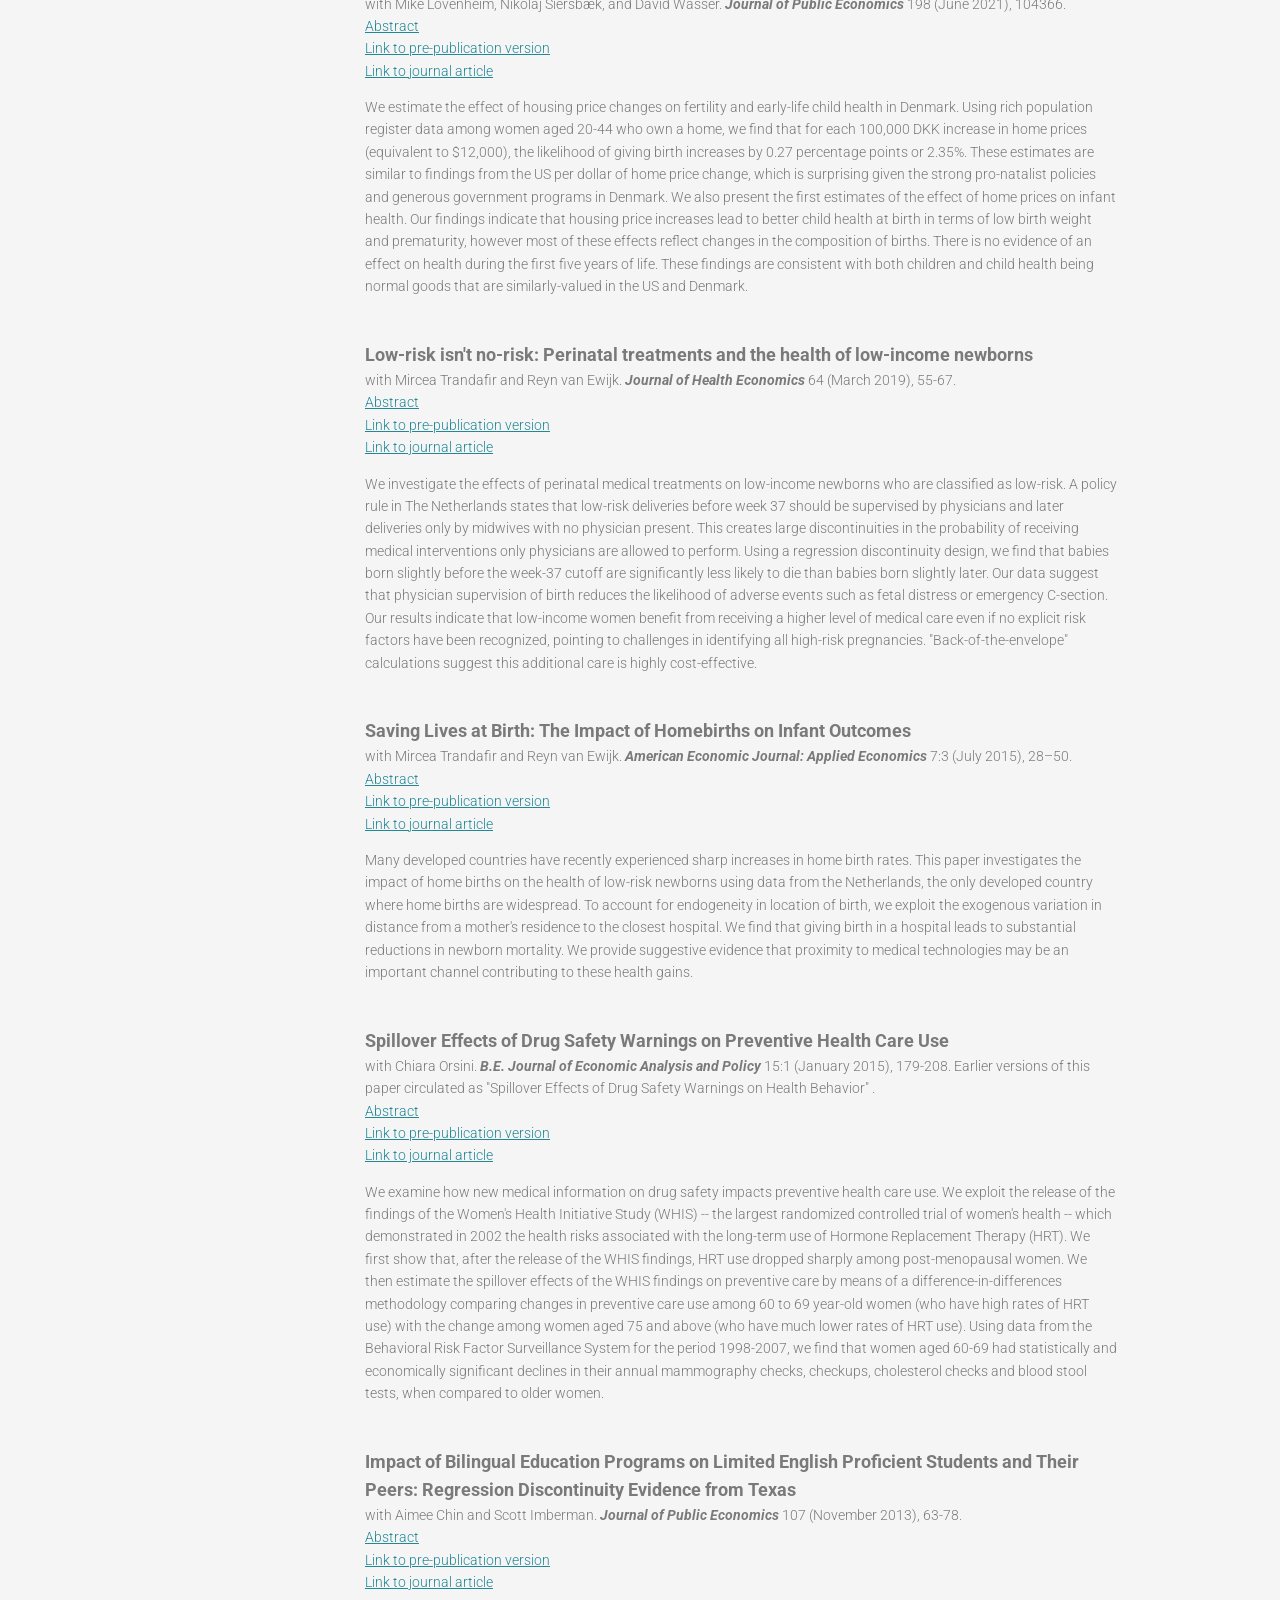
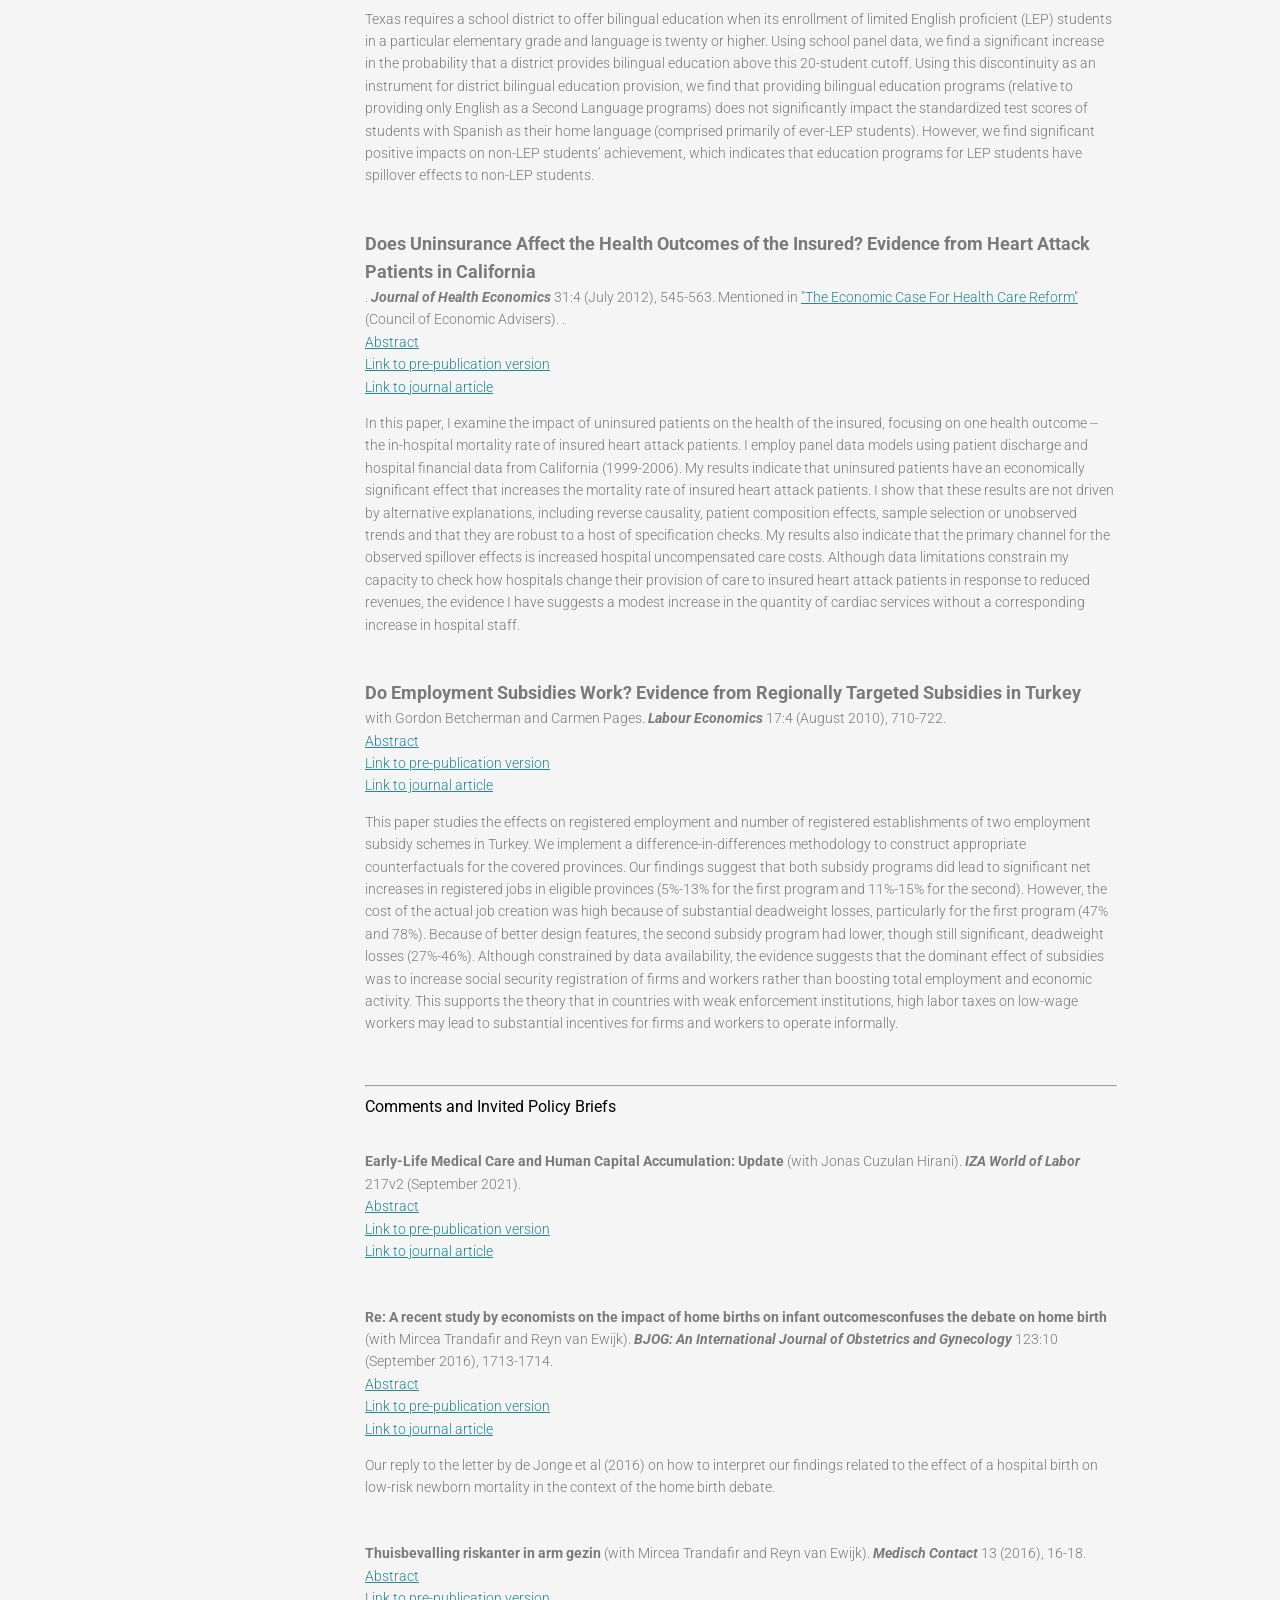
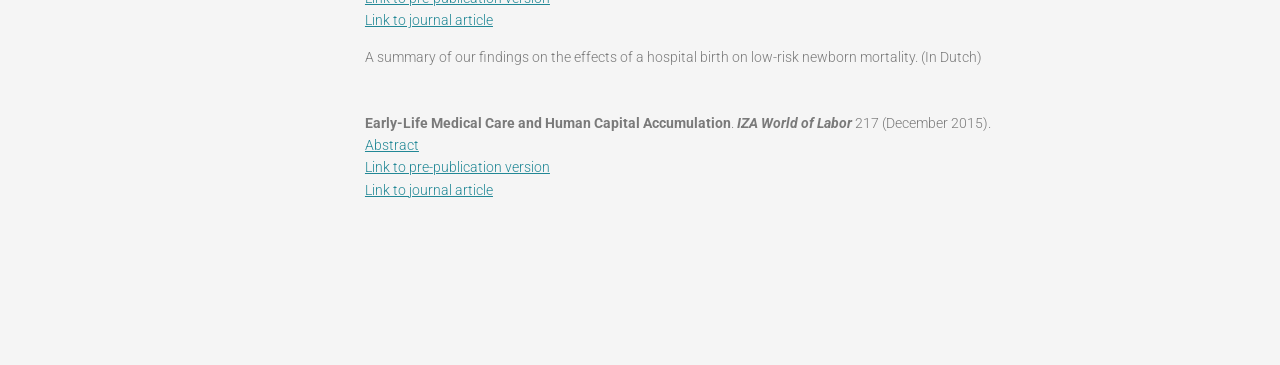
==== commit 048091e2: "Pubs" ====
--- a/publications.html
+++ b/publications.html
@@ -84,7 +84,7 @@
             + papers[i].getElementsByTagName("title")[0].textContent
             + '</span></strong><br/>'
             + (isempty(papers[i].getElementsByTagName("coauthors")[0]) ? '.' :
-                (' with ' + papers[i].getElementsByTagName("coauthors")[0].textContent + '<br/>'))
+                (' with ' + papers[i].getElementsByTagName("coauthors")[0].textContent + '.'))
             + ' <strong><em>' + papers[i].getElementsByTagName("journal")[0].textContent + '</em></strong> '
             + (isempty(papers[i].getElementsByTagName("vol_issue")[0]) ? '' :
                 (papers[i].getElementsByTagName("vol_issue")[0].textContent))
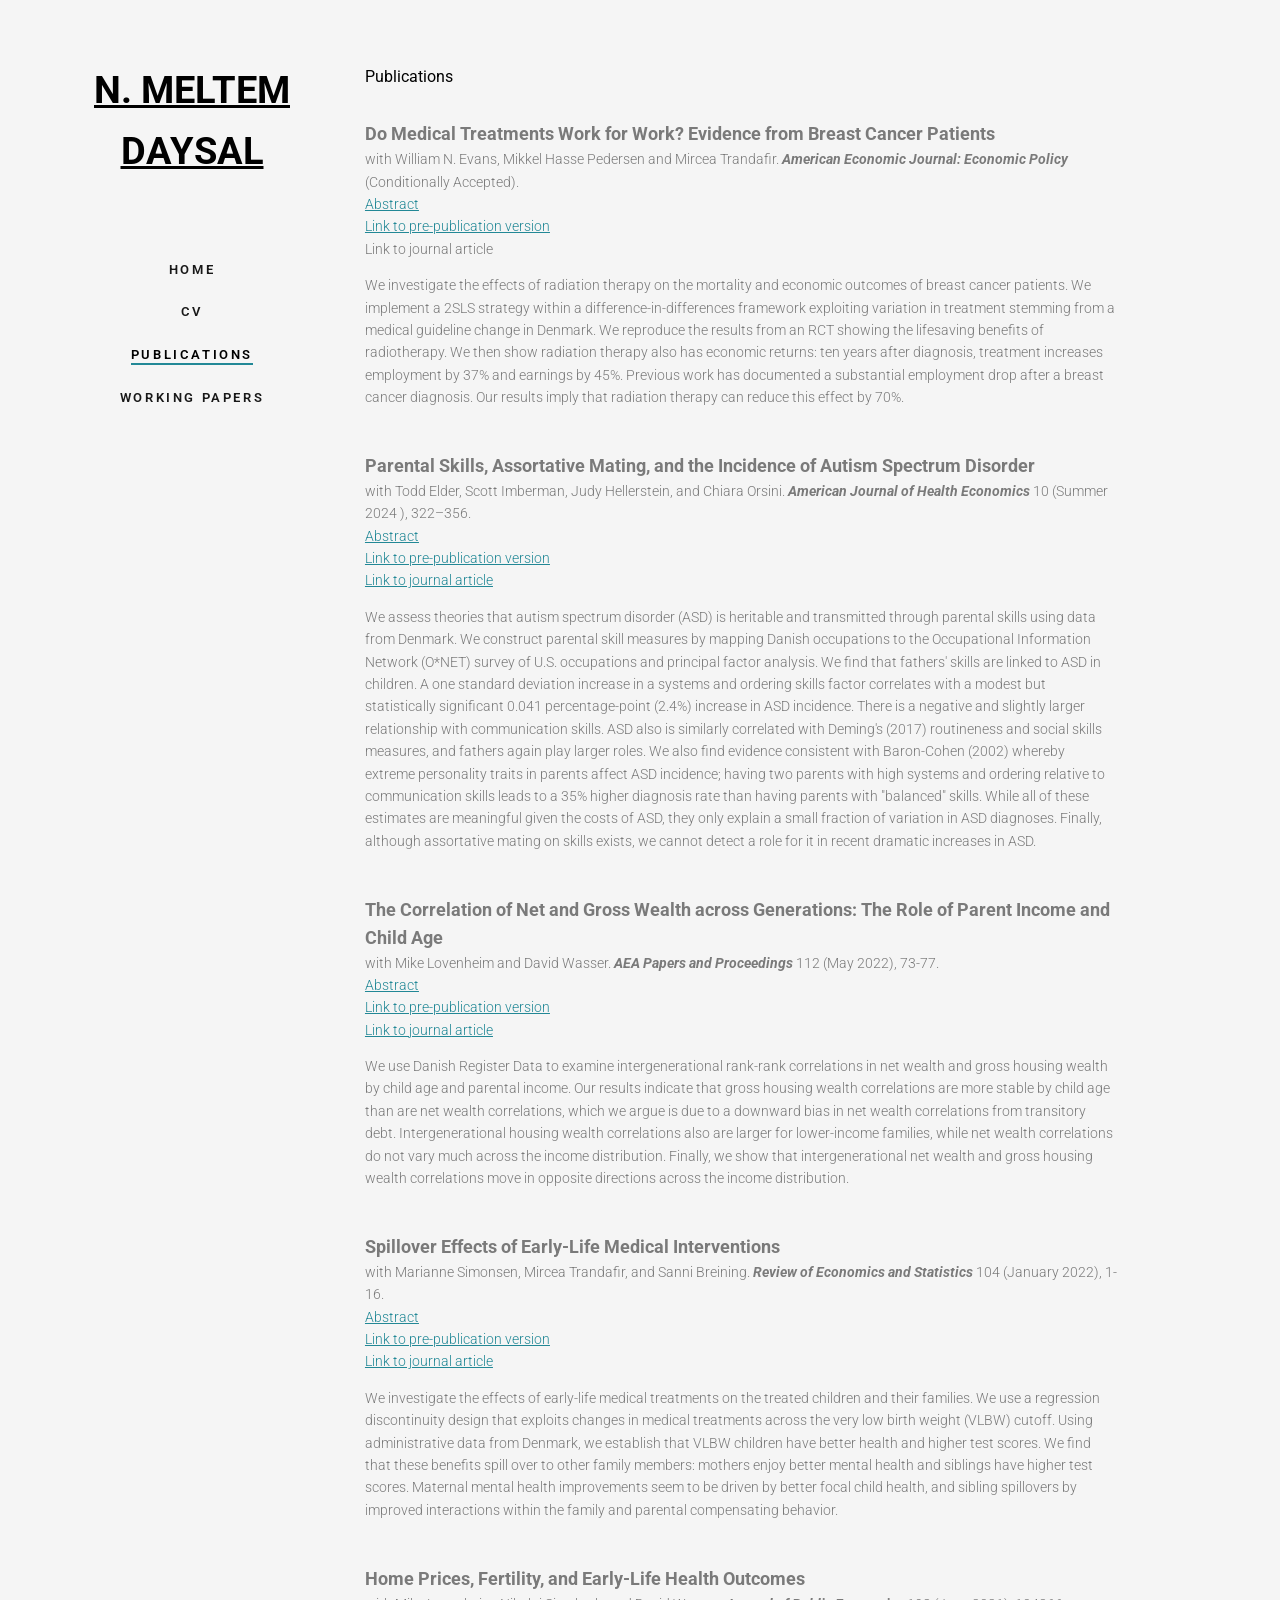
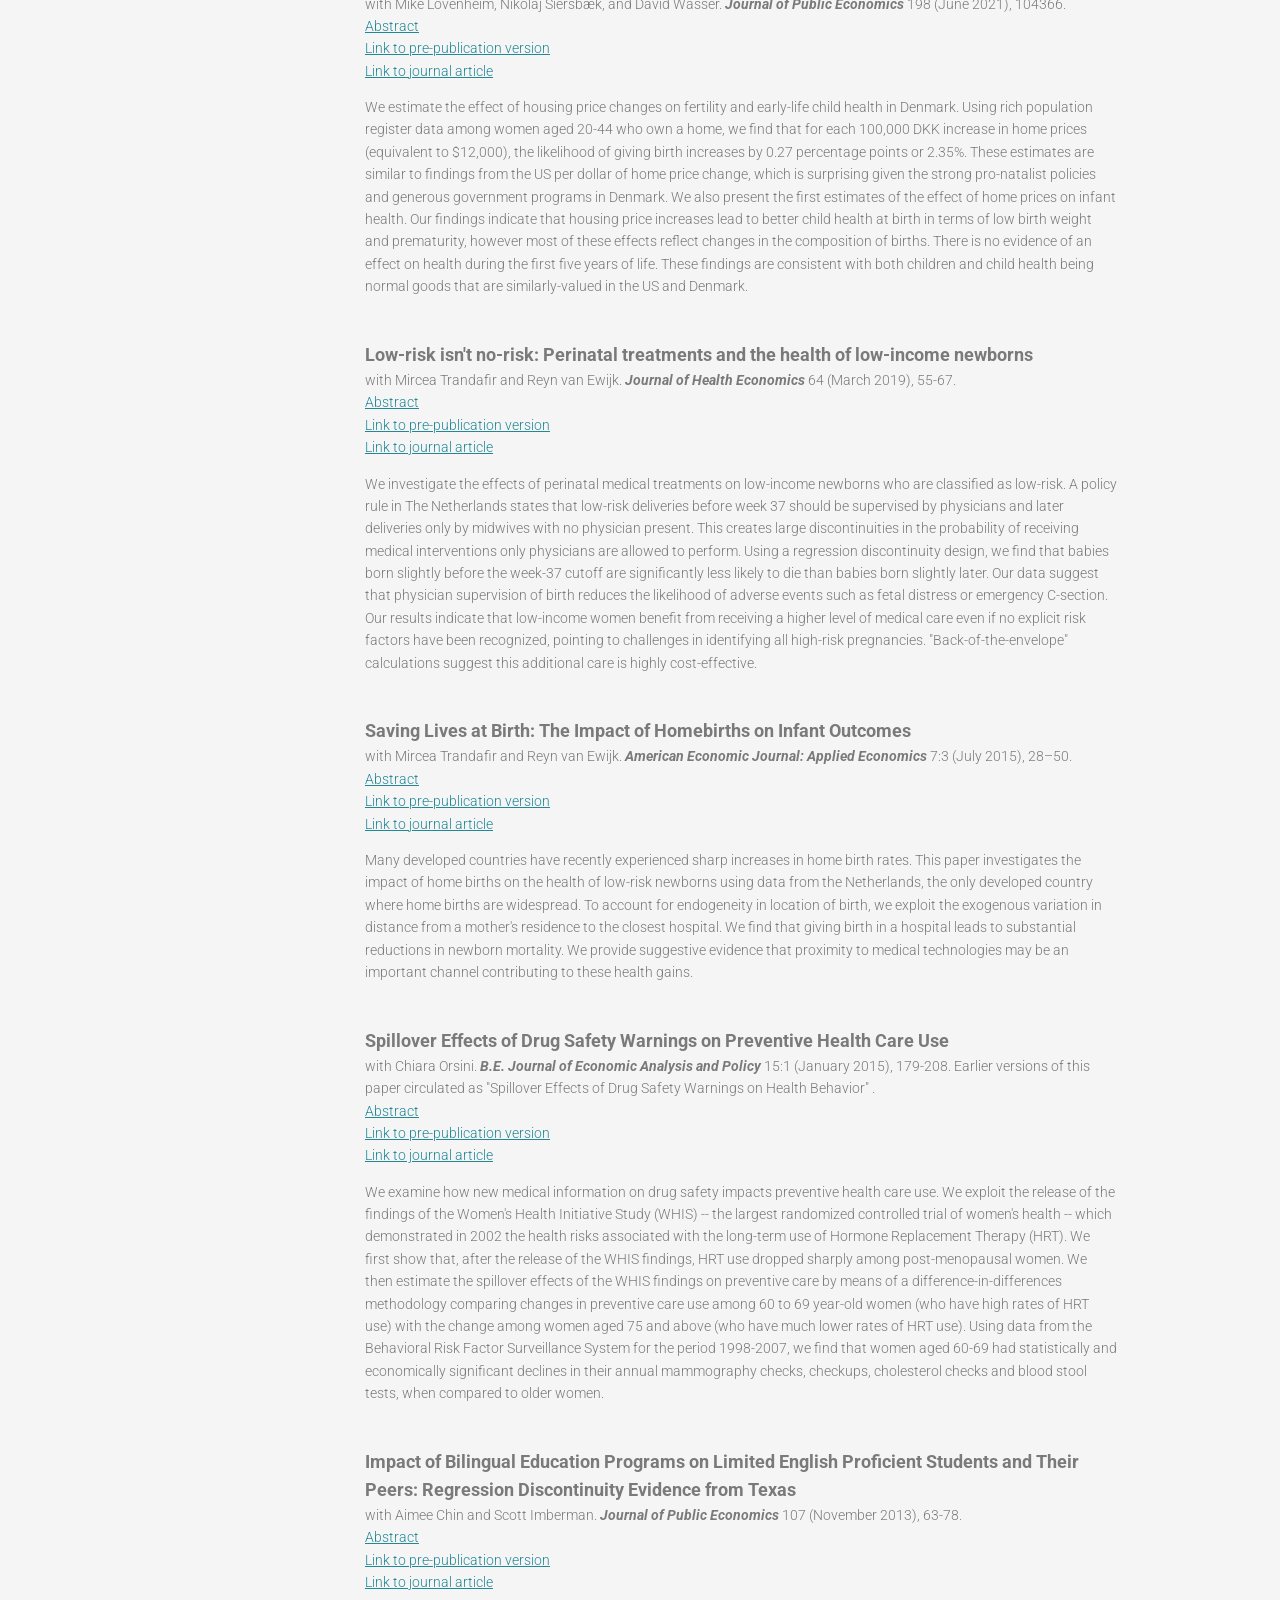
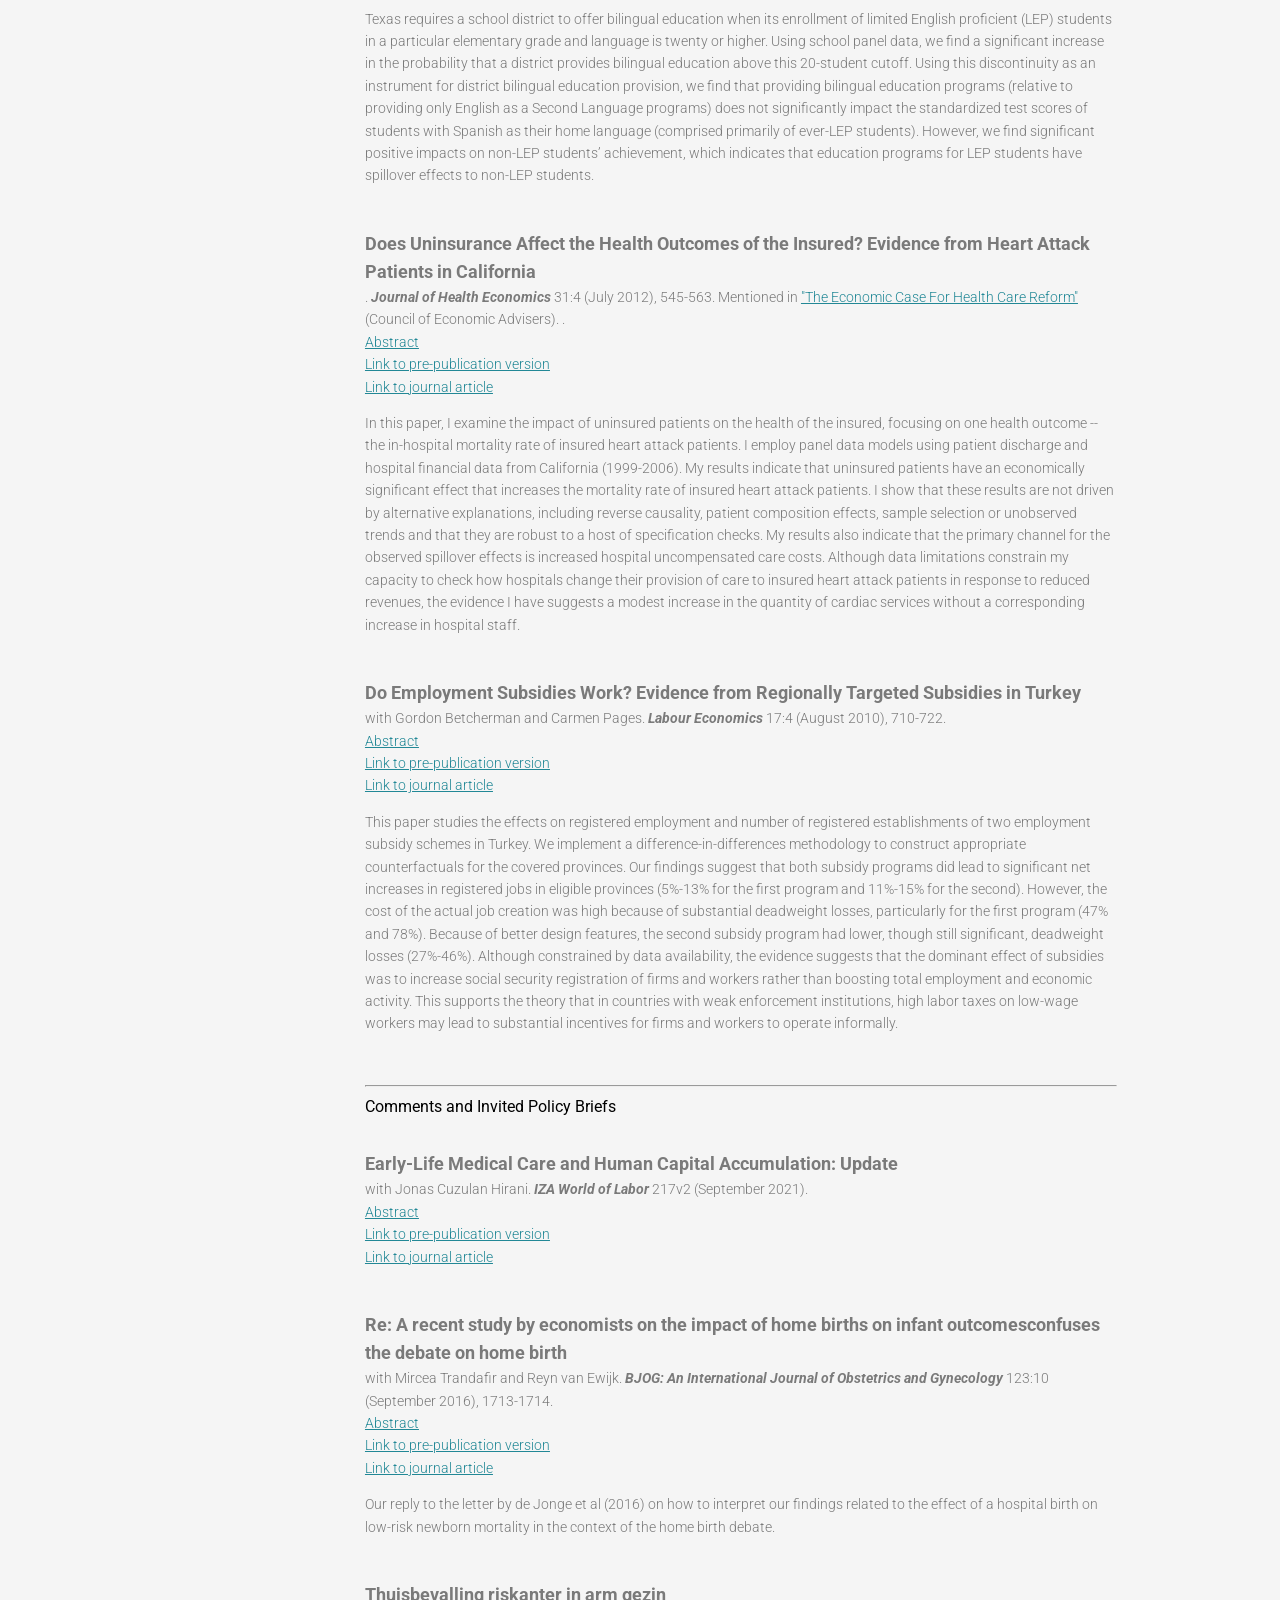
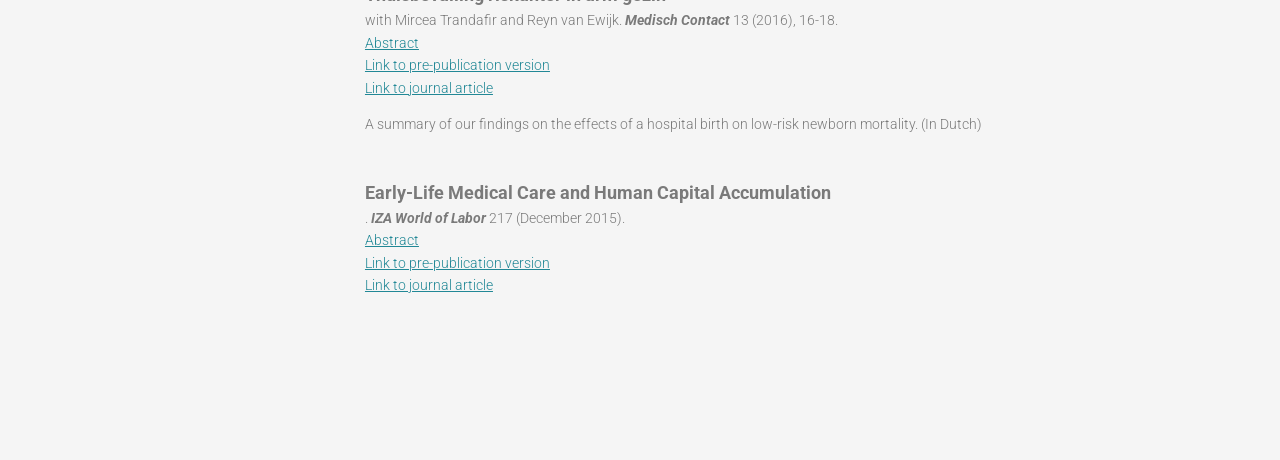
==== commit 7fb2e7cc: "Pubs" ====
--- a/publications.html
+++ b/publications.html
@@ -123,11 +123,11 @@
       text = '<h3>Comments and Invited Policy Briefs</h3>';
       papers=xmlDoc.getElementsByTagName("opub");
       for (i = 0; i < papers.length; i++) {
-        text += '<strong>'
+        text += '<strong><span style="font-size:1.25em; ">'
             + papers[i].getElementsByTagName("title")[0].textContent
-            + '</strong>'
+            + '</span></strong><br/>'
             + (isempty(papers[i].getElementsByTagName("coauthors")[0]) ? '.' :
-                (' (with ' + papers[i].getElementsByTagName("coauthors")[0].textContent + ').'))
+                (' with ' + papers[i].getElementsByTagName("coauthors")[0].textContent + '.'))
             + ' <strong><em>' + papers[i].getElementsByTagName("journal")[0].textContent + '</em></strong> '
             + (isempty(papers[i].getElementsByTagName("vol_issue")[0]) ? '' :
                 (papers[i].getElementsByTagName("vol_issue")[0].textContent))
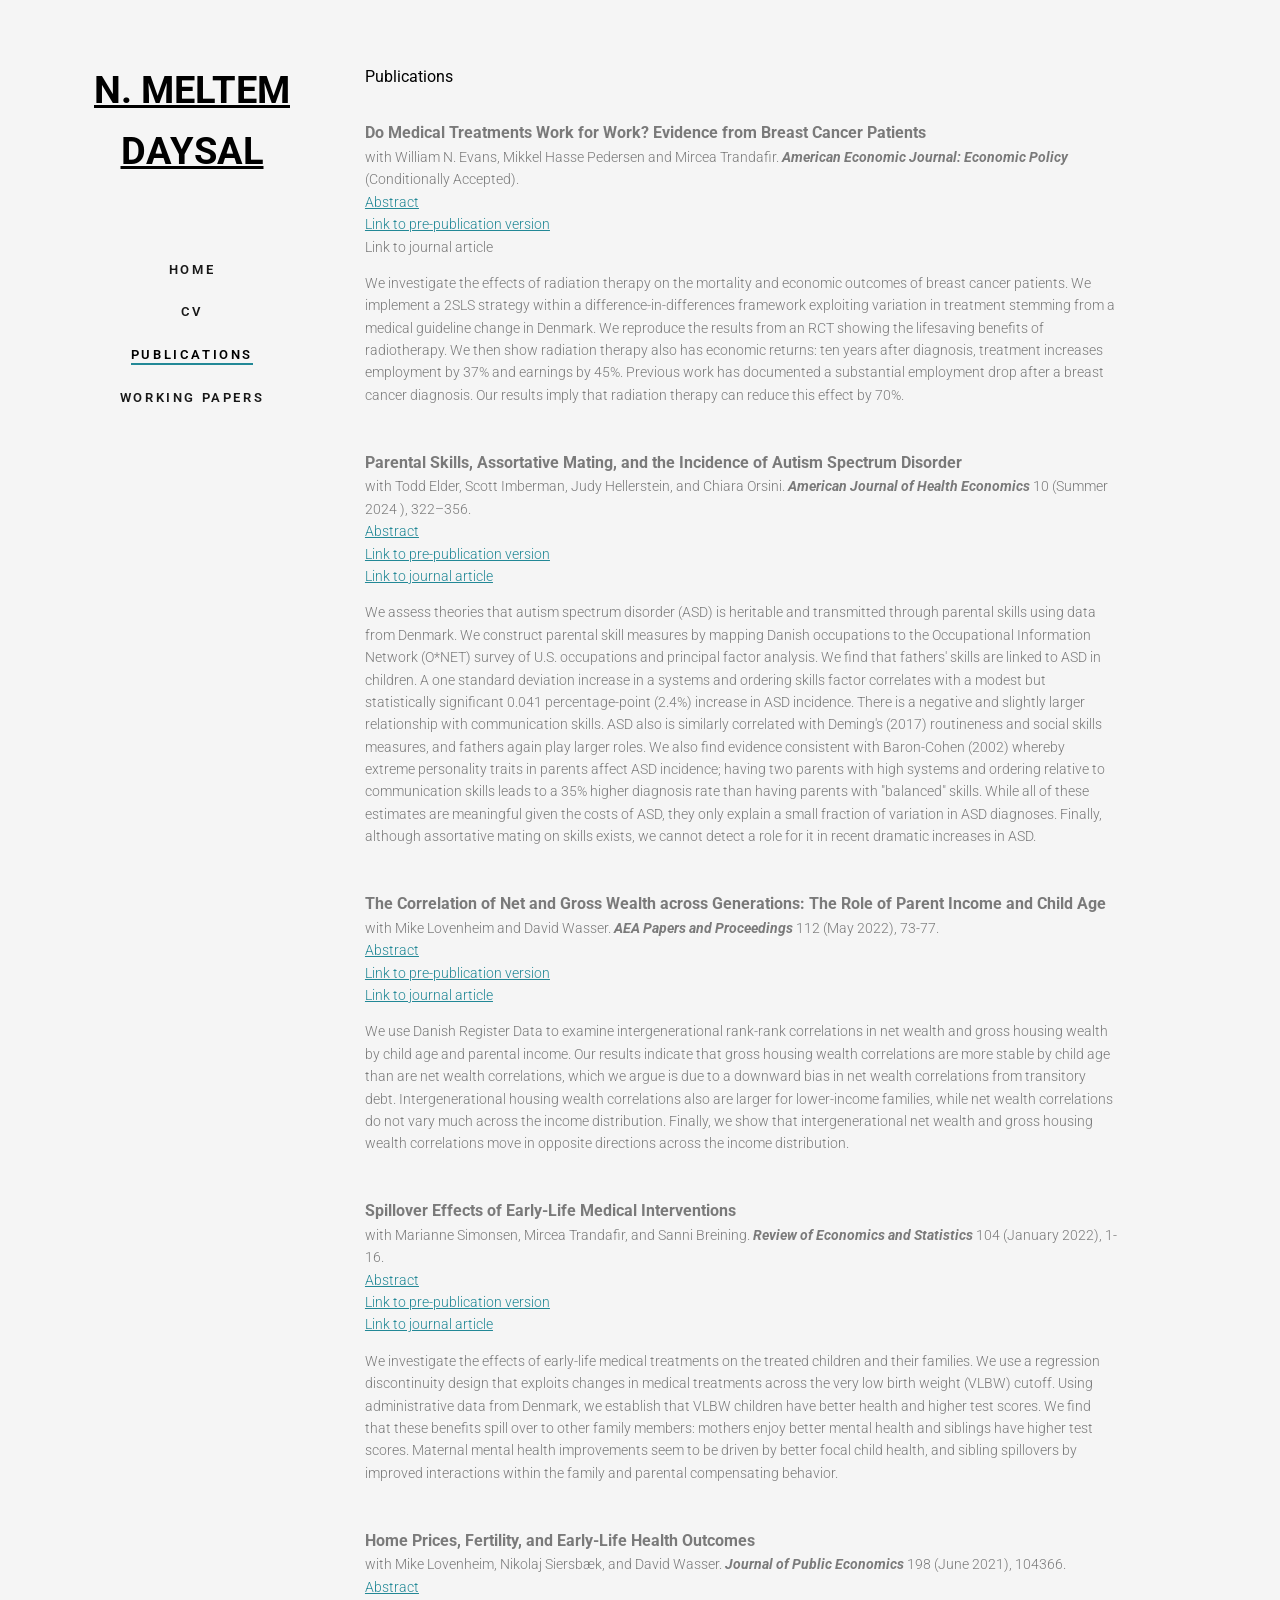
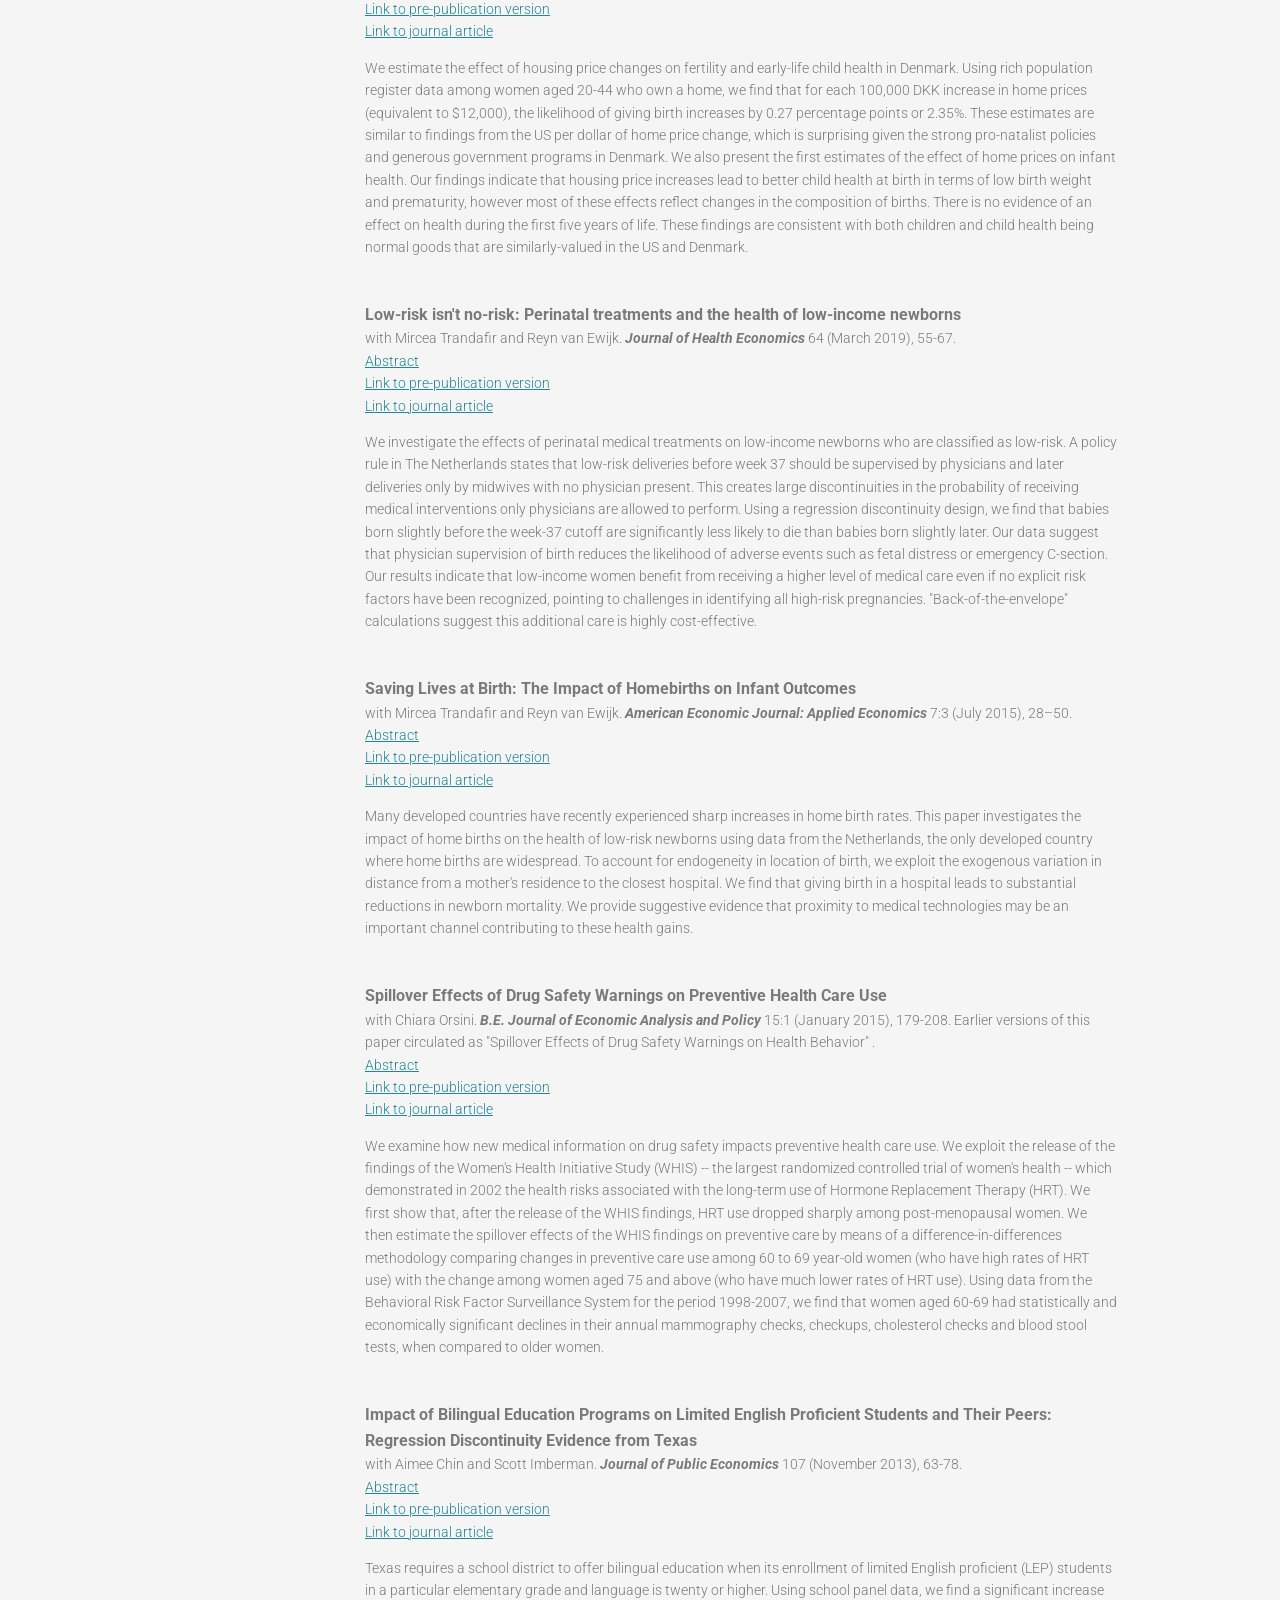
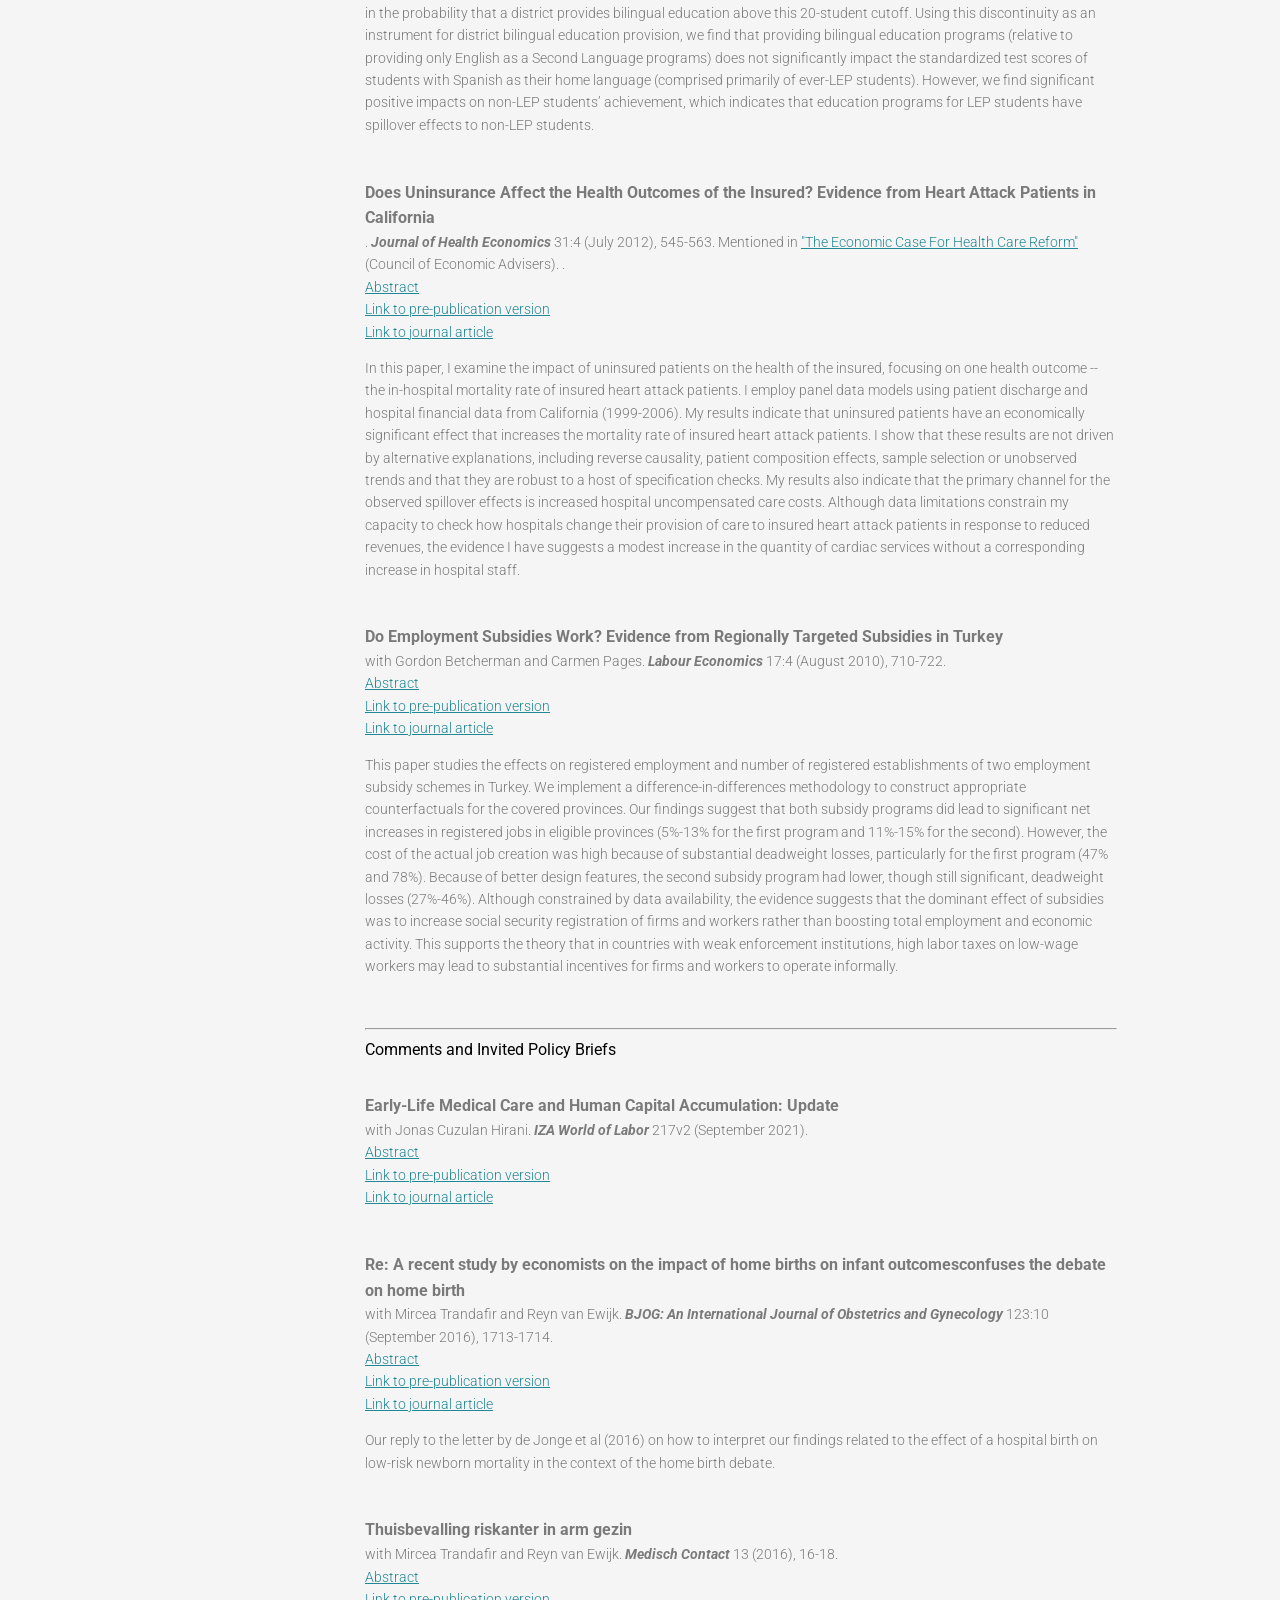
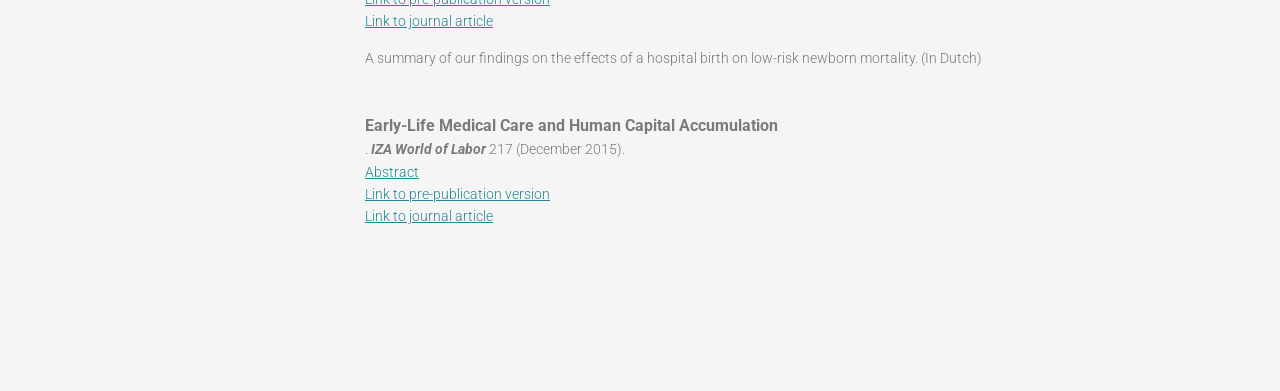
==== commit ef347216: "Pubs" ====
--- a/publications.html
+++ b/publications.html
@@ -80,7 +80,7 @@
       text = '<h3>Publications</h3>';
       papers=xmlDoc.getElementsByTagName("pub");
       for (i = 0; i < papers.length; i++) {
-        text += '<strong><span style="font-size:1.25em; ">'
+        text += '<strong><span style="font-size:1.15em; ">'
             + papers[i].getElementsByTagName("title")[0].textContent
             + '</span></strong><br/>'
             + (isempty(papers[i].getElementsByTagName("coauthors")[0]) ? '.' :
@@ -123,7 +123,7 @@
       text = '<h3>Comments and Invited Policy Briefs</h3>';
       papers=xmlDoc.getElementsByTagName("opub");
       for (i = 0; i < papers.length; i++) {
-        text += '<strong><span style="font-size:1.25em; ">'
+        text += '<strong><span style="font-size:1.15em; ">'
             + papers[i].getElementsByTagName("title")[0].textContent
             + '</span></strong><br/>'
             + (isempty(papers[i].getElementsByTagName("coauthors")[0]) ? '.' :
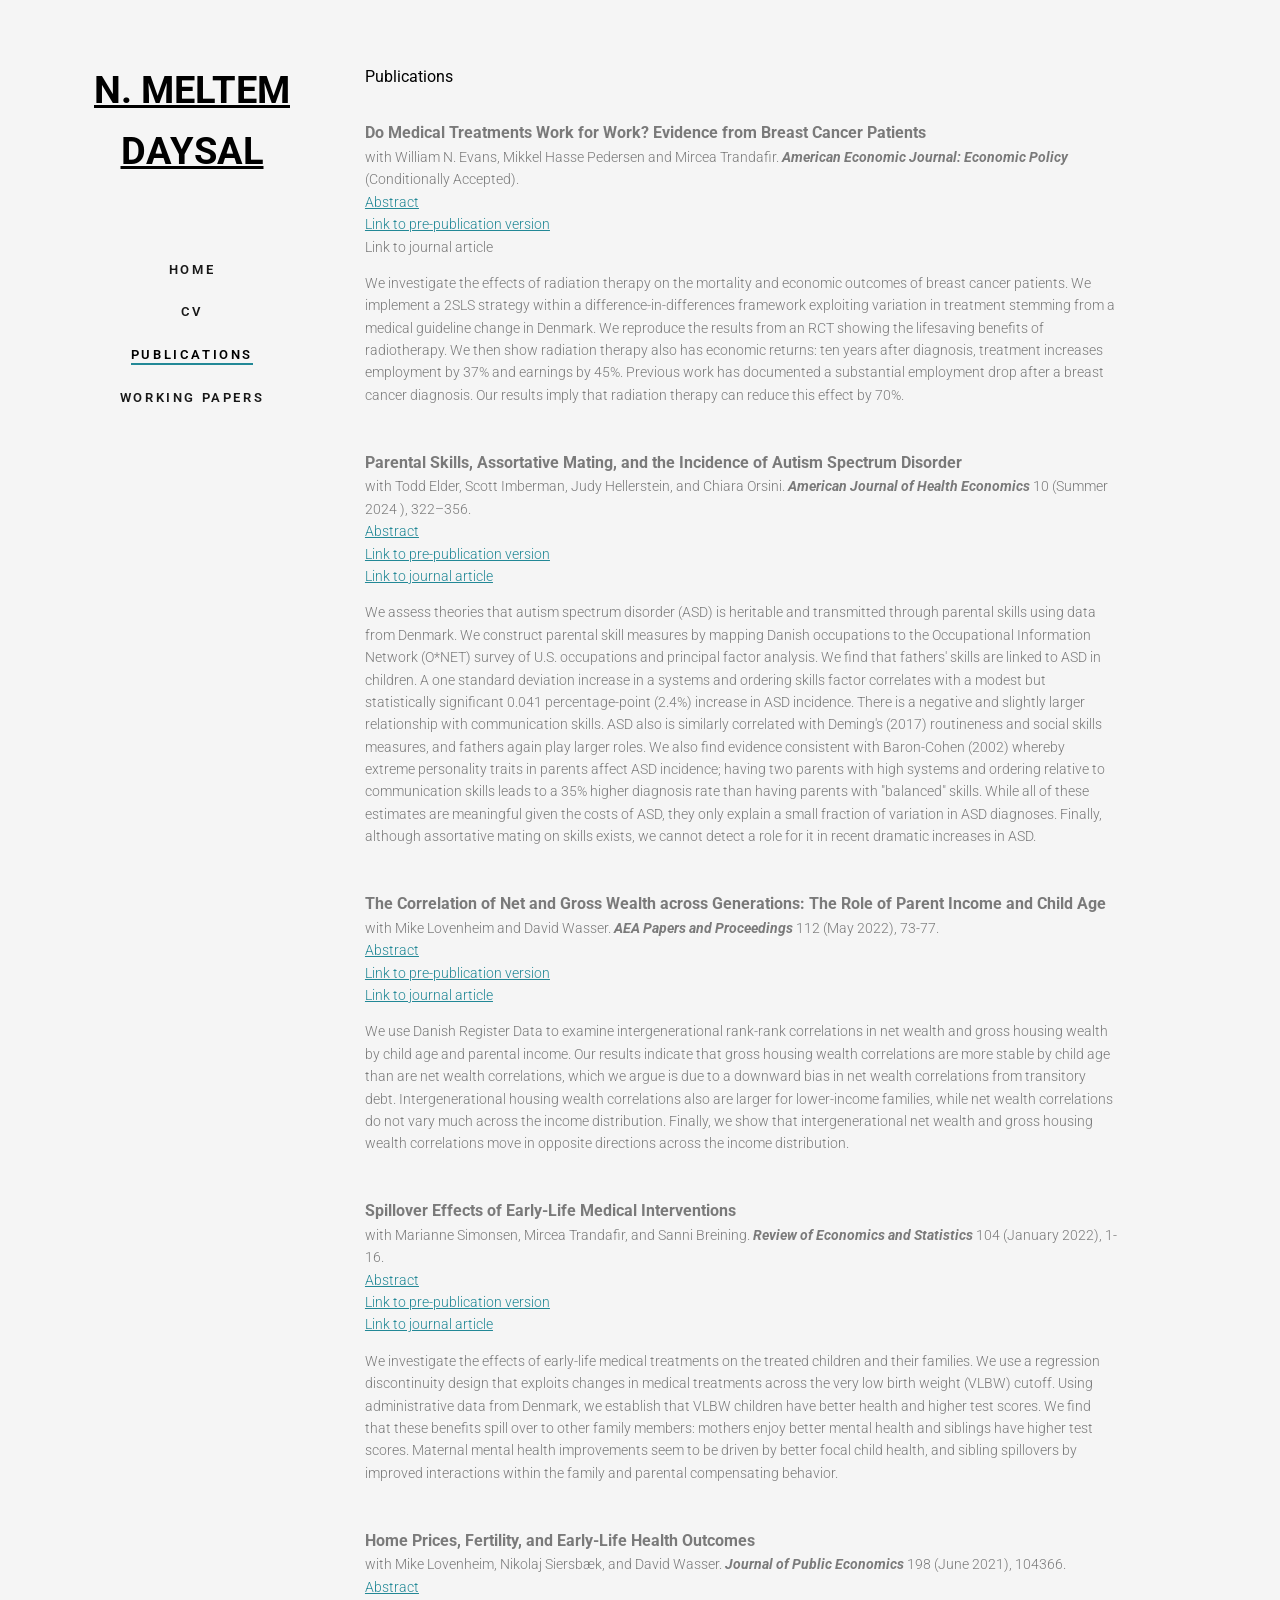
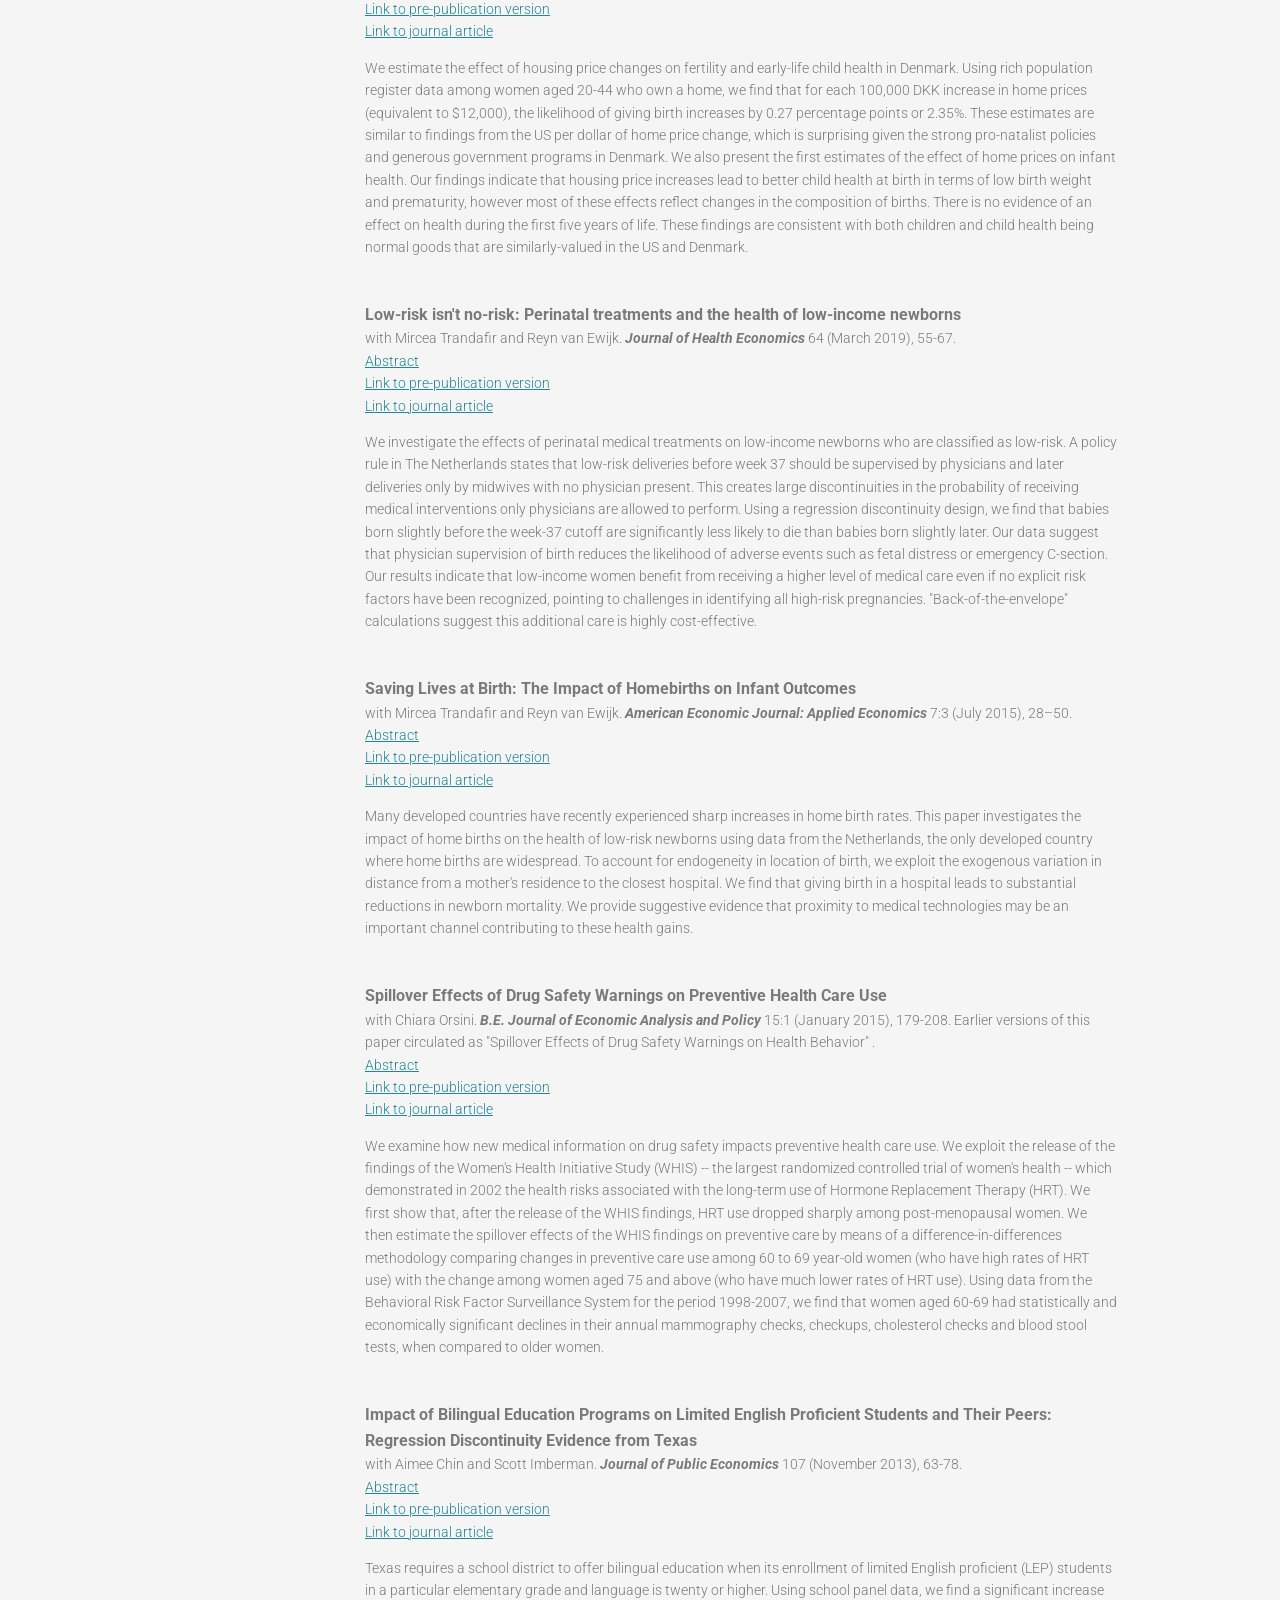
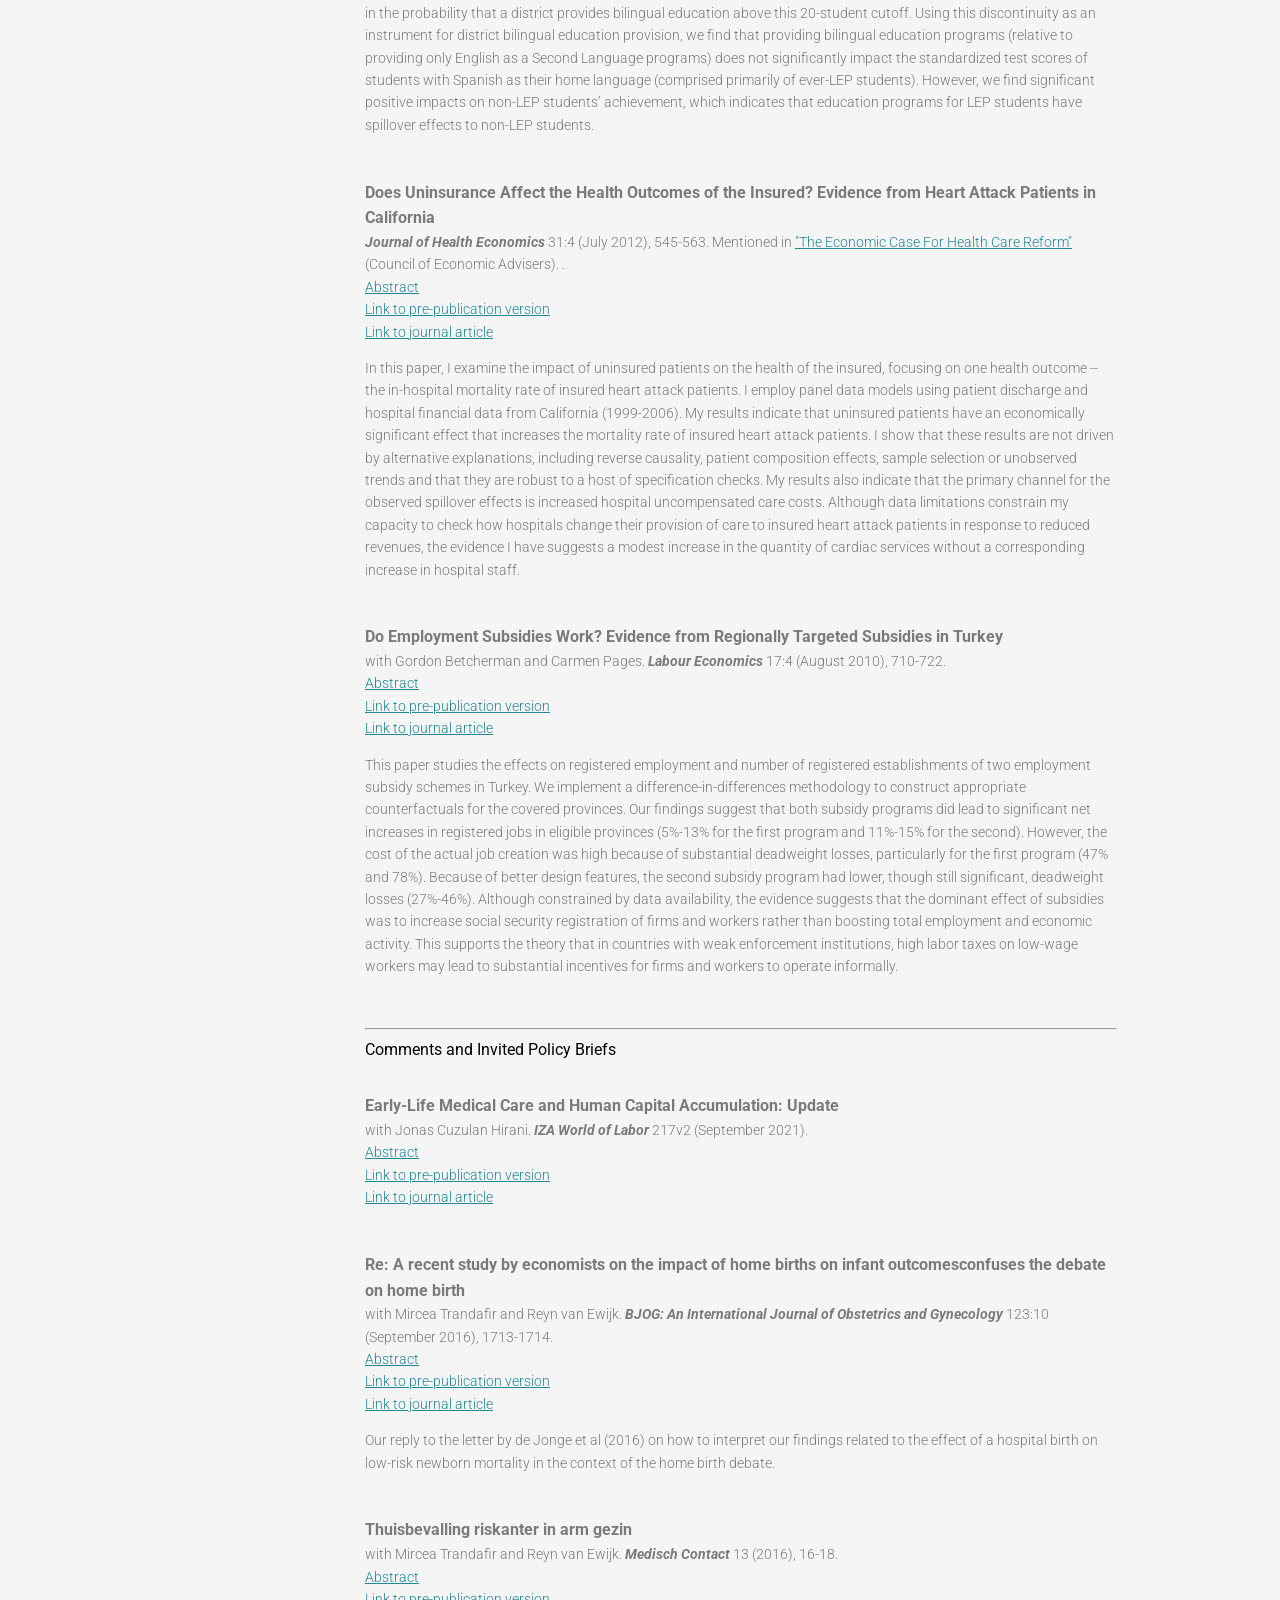
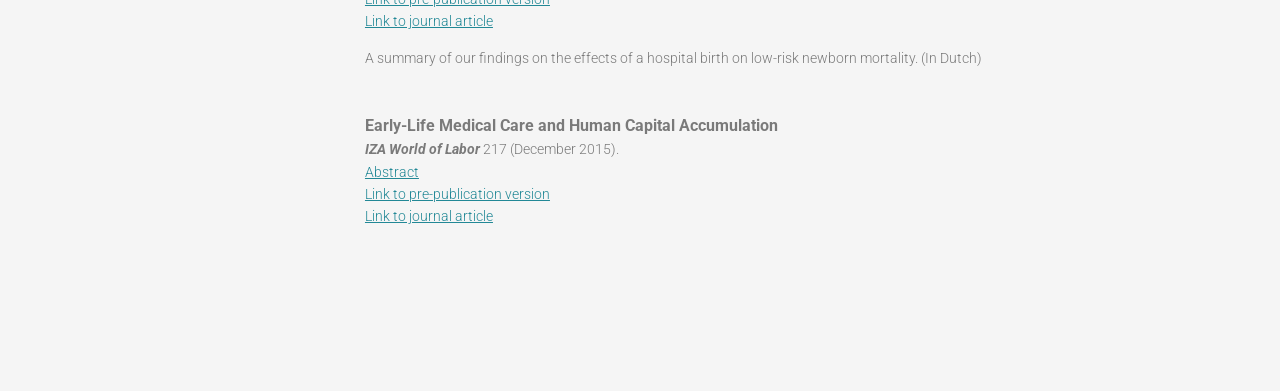
==== commit d1049b12: "Pubs" ====
--- a/publications.html
+++ b/publications.html
@@ -83,7 +83,7 @@
         text += '<strong><span style="font-size:1.15em; ">'
             + papers[i].getElementsByTagName("title")[0].textContent
             + '</span></strong><br/>'
-            + (isempty(papers[i].getElementsByTagName("coauthors")[0]) ? '.' :
+            + (isempty(papers[i].getElementsByTagName("coauthors")[0]) ? '' :
                 (' with ' + papers[i].getElementsByTagName("coauthors")[0].textContent + '.'))
             + ' <strong><em>' + papers[i].getElementsByTagName("journal")[0].textContent + '</em></strong> '
             + (isempty(papers[i].getElementsByTagName("vol_issue")[0]) ? '' :
@@ -126,7 +126,7 @@
         text += '<strong><span style="font-size:1.15em; ">'
             + papers[i].getElementsByTagName("title")[0].textContent
             + '</span></strong><br/>'
-            + (isempty(papers[i].getElementsByTagName("coauthors")[0]) ? '.' :
+            + (isempty(papers[i].getElementsByTagName("coauthors")[0]) ? '' :
                 (' with ' + papers[i].getElementsByTagName("coauthors")[0].textContent + '.'))
             + ' <strong><em>' + papers[i].getElementsByTagName("journal")[0].textContent + '</em></strong> '
             + (isempty(papers[i].getElementsByTagName("vol_issue")[0]) ? '' :
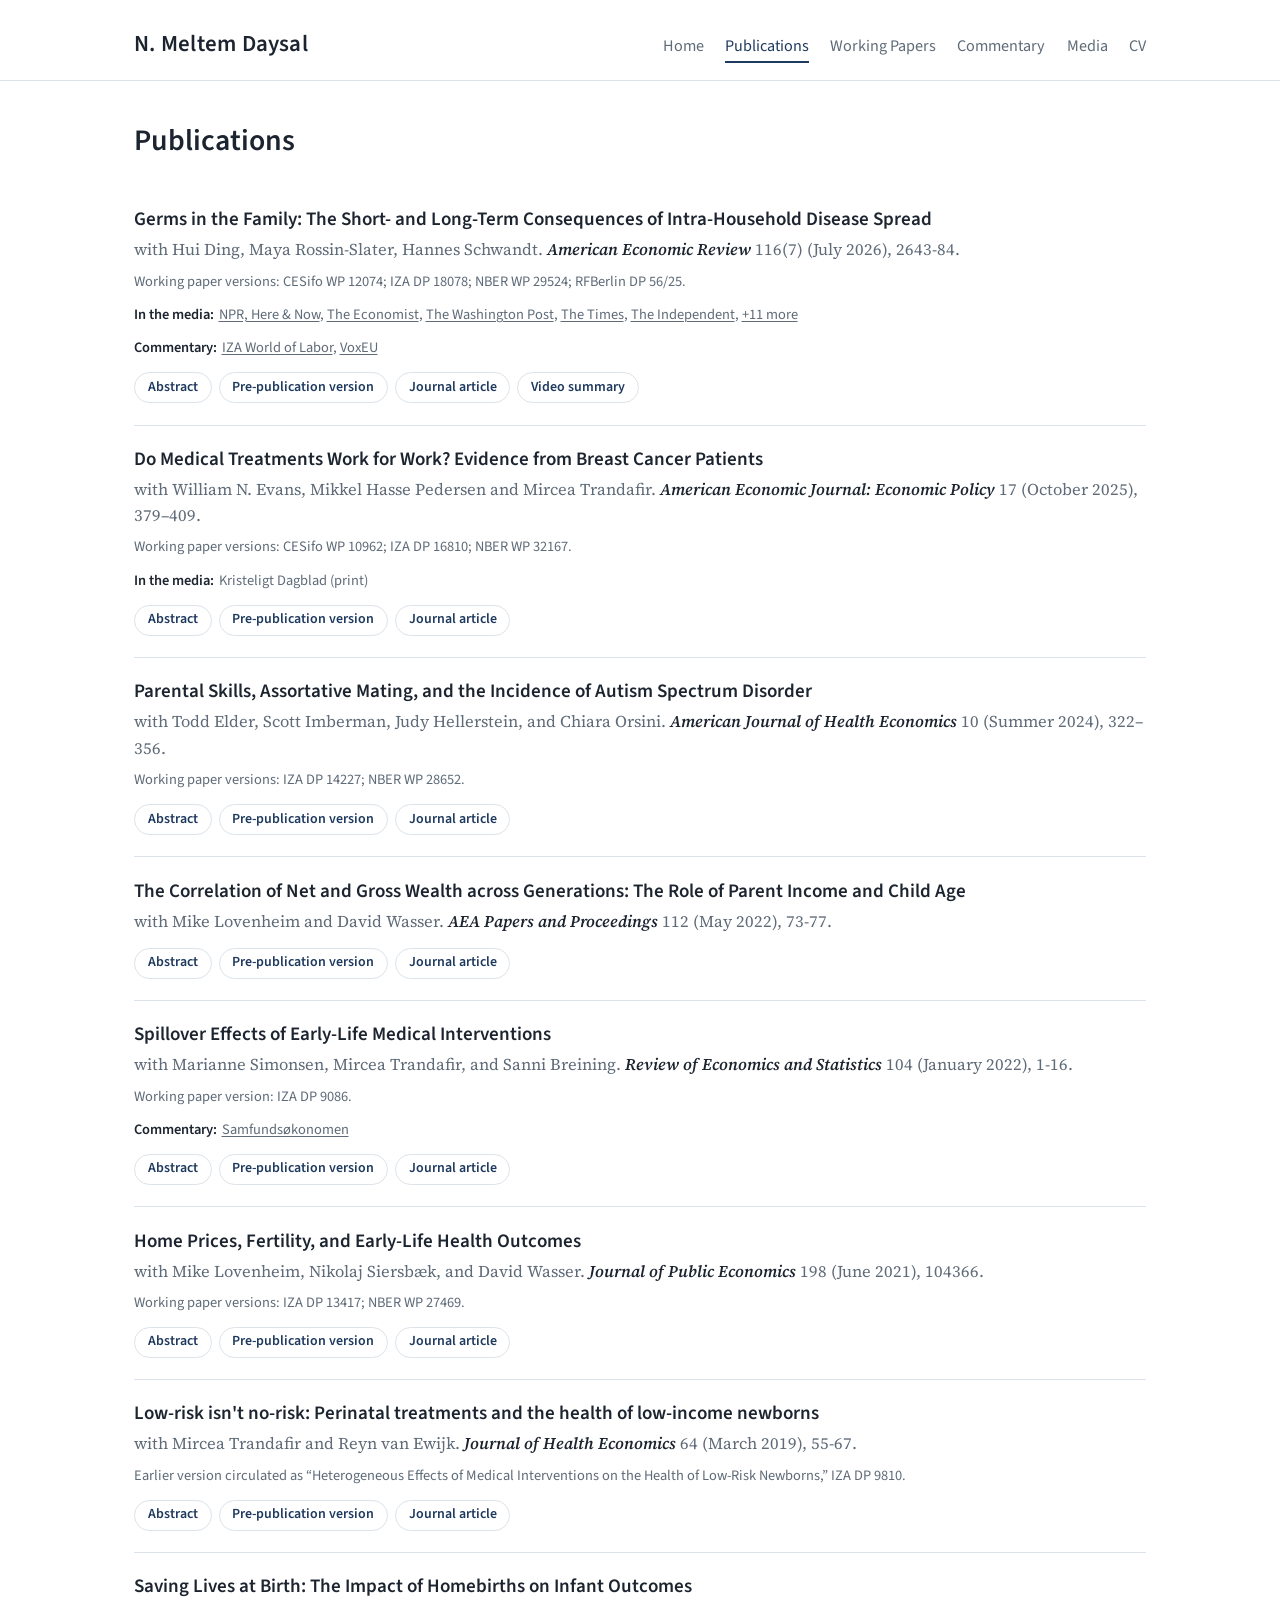
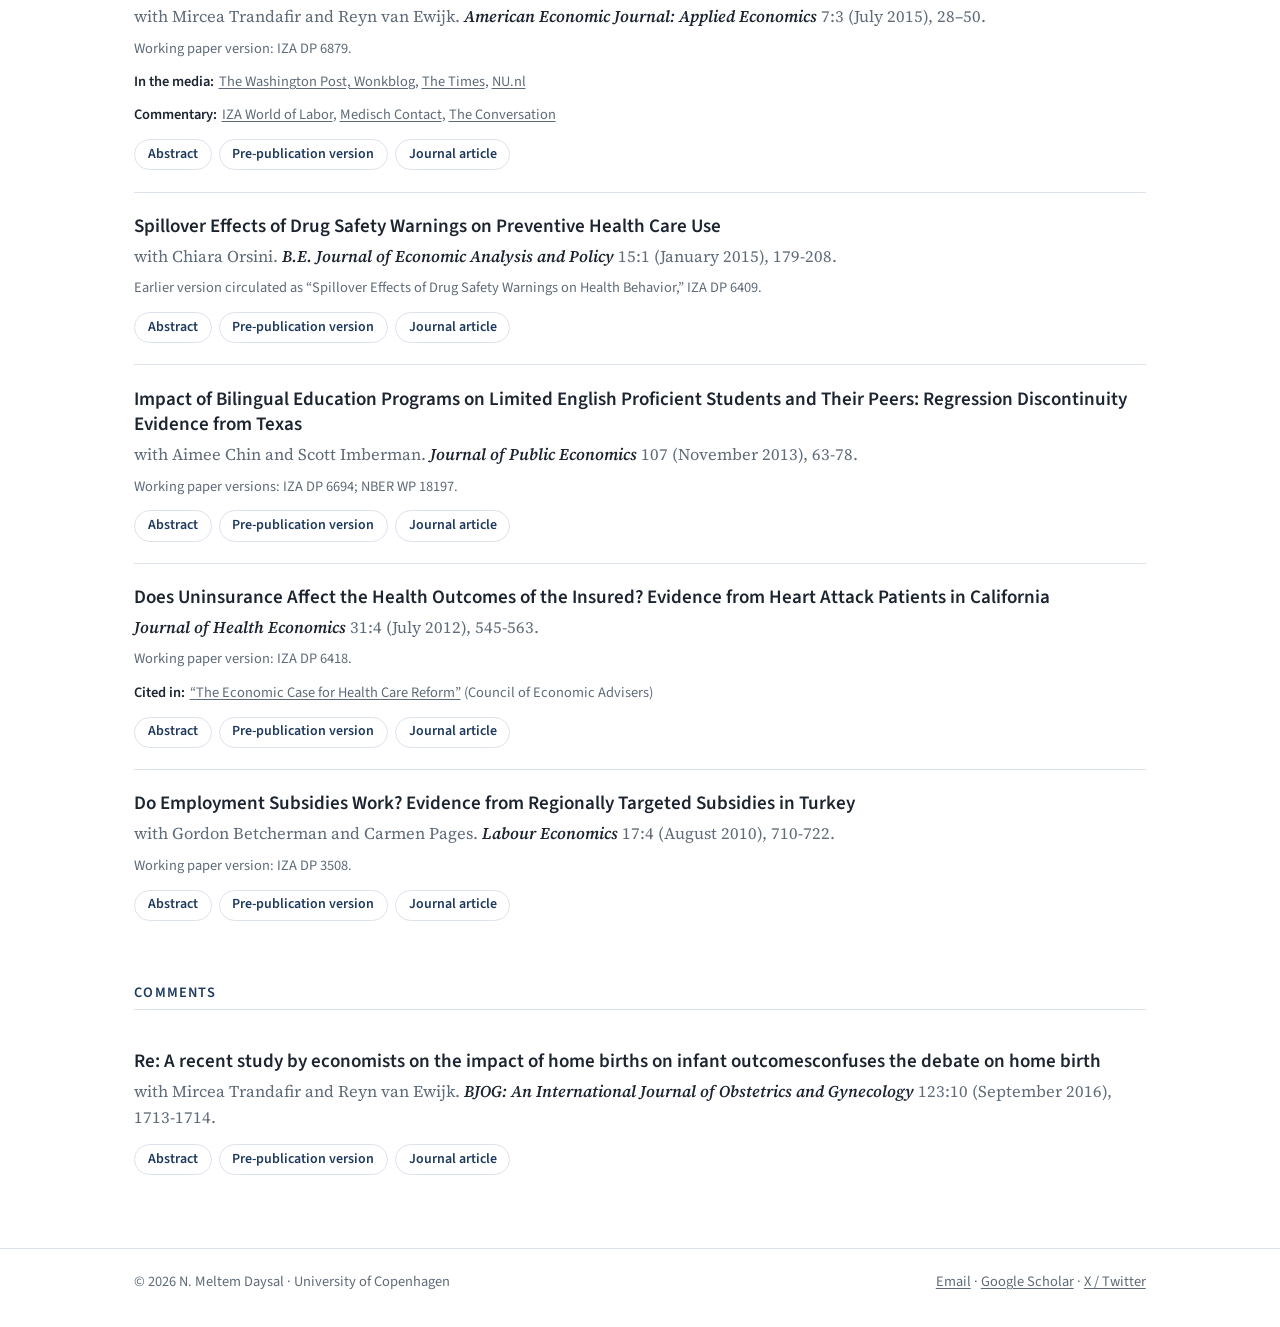
==== commit e30b2a14: "Redesign site; add Media and Commentary pages; update CV - New layout and stylesheet (css/site.css, " ====
--- a/publications.html
+++ b/publications.html
@@ -1,224 +1,28 @@
+<!DOCTYPE html>
+<html lang="en">
+<head>
+  <meta charset="utf-8">
+  <meta name="viewport" content="width=device-width, initial-scale=1">
+  <title>Publications · N. Meltem Daysal</title>
+  <meta name="description" content="Peer-reviewed publications of N. Meltem Daysal.">
+  <meta name="author" content="N. Meltem Daysal">
+  <link rel="preconnect" href="https://fonts.googleapis.com">
+  <link rel="preconnect" href="https://fonts.gstatic.com" crossorigin>
+  <link href="https://fonts.googleapis.com/css2?family=Source+Sans+3:wght@400;600&family=Source+Serif+4:ital,opsz,wght@0,8..60,400;0,8..60,600;1,8..60,400;1,8..60,600&display=swap" rel="stylesheet">
+  <link rel="stylesheet" href="css/site.css?v=5">
+  <script src="js/site.js?v=5" defer></script>
+</head>
+<body data-page="publications">
+  <header class="site-header" id="site-header"></header>
+  <main>
+    <div class="wrap">
+      <h1>Publications</h1>
+      <div id="pubs"></div>
 
-<!DOCTYPE html>
-<!--[if lt IE 7]>      <html class="no-js lt-ie9 lt-ie8 lt-ie7"> <![endif]-->
-<!--[if IE 7]>         <html class="no-js lt-ie9 lt-ie8"> <![endif]-->
-<!--[if IE 8]>         <html class="no-js lt-ie9"> <![endif]-->
-<!--[if gt IE 8]><!--> <html class="no-js"> <!--<![endif]-->
-	<head>
-	<meta charset="utf-8">
-	<meta http-equiv="X-UA-Compatible" content="IE=edge">
-	<title>N. Meltem Daysal - Publications</title>
-	<meta name="viewport" content="width=device-width, initial-scale=1.0">
-	<meta name="description" content="Publications" />
-	<meta name="keywords" content="" />
-	<meta name="author" content="Mircea Trandafir based on the Marble theme developed by FreeHTML5.co" />
-  	<!-- Facebook and Twitter integration -->
-	<meta property="og:title" content=""/>
-	<meta property="og:image" content=""/>
-	<meta property="og:url" content=""/>
-	<meta property="og:site_name" content=""/>
-	<meta property="og:description" content=""/>
-	<meta name="twitter:title" content="" />
-	<meta name="twitter:image" content="" />
-	<meta name="twitter:url" content="" />
-	<meta name="twitter:card" content="" />
-
-	<!-- Place favicon.ico and apple-touch-icon.png in the root directory -->
-	<!-- <link rel="shortcut icon" href="favicon.ico"> -->
-
-	<link href="https://fonts.googleapis.com/css?family=Roboto:100,300,400,500,700" rel="stylesheet">
-
-	<!-- Animate.css -->
-	<link rel="stylesheet" href="css/animate.css">
-	<!-- Icomoon Icon Fonts-->
-	<link rel="stylesheet" href="css/icomoon.css">
-	<!-- Bootstrap  -->
-	<link rel="stylesheet" href="css/bootstrap.css">
-	<!-- Flexslider  -->
-	<!-- <link rel="stylesheet" href="css/flexslider.css"> -->
-	<!-- Theme style  -->
-	<link rel="stylesheet" href="css/style.css">
-
-	<!-- Modernizr JS -->
-	<script src="js/modernizr-2.6.2.min.js"></script>
-	<!-- FOR IE9 below -->
-	<!--[if lt IE 9]>
-	<script src="js/respond.min.js"></script>
-	<![endif]-->
-
-  <!-- Fill in the page  -->
-
-  <script type="text/javascript">
-    function isempty(obj) {
-      if (obj == null) {
-        return true;
-      } else {
-        if (obj.textContent == "") {
-          return true;
-        } else {
-          return false;
-        }
-      }
-    }
-    function fill_in_text() {
-      if (window.XMLHttpRequest)
-      {
-        // code for IE7+, Firefox, Chrome, Opera, Safari
-        xmlhttp=new XMLHttpRequest();
-      }
-      else
-       {
-         // code for IE6, IE5
-         xmlhttp=new ActiveXObject("Microsoft.XMLHTTP");
-       }
-      xmlhttp.open("GET","contents/research.xml",false);
-      xmlhttp.send();
-      xmlDoc=xmlhttp.responseXML;
-
-      // Publications
-
-      text = '<h3>Publications</h3>';
-      papers=xmlDoc.getElementsByTagName("pub");
-      for (i = 0; i < papers.length; i++) {
-        text += '<strong><span style="font-size:1.15em; ">'
-            + papers[i].getElementsByTagName("title")[0].textContent
-            + '</span></strong><br/>'
-            + (isempty(papers[i].getElementsByTagName("coauthors")[0]) ? '' :
-                (' with ' + papers[i].getElementsByTagName("coauthors")[0].textContent + '.'))
-            + ' <strong><em>' + papers[i].getElementsByTagName("journal")[0].textContent + '</em></strong> '
-            + (isempty(papers[i].getElementsByTagName("vol_issue")[0]) ? '' :
-                (papers[i].getElementsByTagName("vol_issue")[0].textContent))
-            + (isempty(papers[i].getElementsByTagName("date")[0]) ? '' :
-                (' (' + papers[i].getElementsByTagName("date")[0].textContent + ')'))
-            + (isempty(papers[i].getElementsByTagName("pages")[0]) ? '' :
-                (', ' + papers[i].getElementsByTagName("pages")[0].textContent))
-            + '. '
-            + (isempty(papers[i].getElementsByTagName("notes")[0]) ? ('') :
-                (papers[i].getElementsByTagName("notes")[0].textContent + '.'))
-            + '<br/>'
-            + '<div class="row">'
-              + '<div class="col-md-4"><a data-toggle="collapse" class="collapsed" href="#'
-                + papers[i].getElementsByTagName("id")[0].textContent + '">Abstract</a></div>'
-              + '<div class="col-md-4">'
-                + (isempty(papers[i].getElementsByTagName("doc")[0])
-                  ? 'Link to pre-publication version'
-                  : '<a href="docs/' + papers[i].getElementsByTagName("doc")[0].textContent
-                    + '" target="_blank">Link to pre-publication version</a>')
-                + '</div>'
-                + '<div class="col-md-4">'
-                  + (isempty(papers[i].getElementsByTagName("doi")[0])
-                    ? 'Link to journal article'
-                    : '<a href="' + papers[i].getElementsByTagName("doi")[0].textContent
-                      + '" target="_blank">Link to journal article</a>')
-                  + '</div>'
-            + '</div>'
-            + '<div class="panel-collapse collapse" id="'
-              + papers[i].getElementsByTagName("id")[0].textContent + '"><p>'
-              + papers[i].getElementsByTagName("abstract")[0].textContent + '</p></div><br/>';
-      }
-      document.getElementById("pubs").innerHTML = text;
-
-      // Comments and Invited Policy Briefs
-
-      text = '<h3>Comments and Invited Policy Briefs</h3>';
-      papers=xmlDoc.getElementsByTagName("opub");
-      for (i = 0; i < papers.length; i++) {
-        text += '<strong><span style="font-size:1.15em; ">'
-            + papers[i].getElementsByTagName("title")[0].textContent
-            + '</span></strong><br/>'
-            + (isempty(papers[i].getElementsByTagName("coauthors")[0]) ? '' :
-                (' with ' + papers[i].getElementsByTagName("coauthors")[0].textContent + '.'))
-            + ' <strong><em>' + papers[i].getElementsByTagName("journal")[0].textContent + '</em></strong> '
-            + (isempty(papers[i].getElementsByTagName("vol_issue")[0]) ? '' :
-                (papers[i].getElementsByTagName("vol_issue")[0].textContent))
-            + (isempty(papers[i].getElementsByTagName("date")[0]) ? '' :
-                (' (' + papers[i].getElementsByTagName("date")[0].textContent + ')'))
-            + (isempty(papers[i].getElementsByTagName("pages")[0]) ? '' :
-                (', ' + papers[i].getElementsByTagName("pages")[0].textContent))
-            + '. '
-            + (isempty(papers[i].getElementsByTagName("notes")[0]) ? ('') :
-                (papers[i].getElementsByTagName("notes")[0].textContent + '.'))
-            + '<br/>'
-            + '<div class="row">'
-              + '<div class="col-md-4"><a data-toggle="collapse" class="collapsed" href="#'
-                + papers[i].getElementsByTagName("id")[0].textContent + '">Abstract</a></div>'
-              + '<div class="col-md-4">'
-                + (isempty(papers[i].getElementsByTagName("doc")[0])
-                  ? 'Link to pre-publication version'
-                  : '<a href="docs/' + papers[i].getElementsByTagName("doc")[0].textContent
-                    + '" target="_blank">Link to pre-publication version</a>')
-                + '</div>'
-                + '<div class="col-md-4">'
-                  + (isempty(papers[i].getElementsByTagName("doi")[0])
-                    ? 'Link to journal article'
-                    : '<a href="' + papers[i].getElementsByTagName("doi")[0].textContent
-                      + '" target="_blank">Link to journal article</a>')
-                  + '</div>'
-            + '</div>'
-            + '<div class="panel-collapse collapse" id="'
-              + papers[i].getElementsByTagName("id")[0].textContent + '"><p>'
-              + papers[i].getElementsByTagName("abstract")[0].textContent + '</p></div><br/>';
-      }
-      document.getElementById("comments").innerHTML = text;
-    }
-    window.onload = fill_in_text;
-  </script>
-
-	</head>
-	<body>
-
-	<div id="fh5co-page">
-		<a href="#" class="js-fh5co-nav-toggle fh5co-nav-toggle"><i></i></a>
-		<aside id="fh5co-aside" role="complementary" class="border js-fullheight">
-
-			<h1 id="fh5co-logo"><a href="index.html">N. Meltem Daysal</a></h1>
-			<nav id="fh5co-main-menu" role="navigation">
-				<ul>
-					<li><a href="index.html">Home</a></li>
-          <li><a href="docs/CV.pdf" target="_blank">CV</a></li>
-					<li class="fh5co-active"><a href="publications.html">Publications</a></li>
-          <li><a href="wp.html">Working Papers</a></li>
-				</ul>
-			</nav>
-
-			<div class="fh5co-footer">
-				<ul>
-					<li><a href="https://scholar.google.com/citations?user=mBR_4egAAAAJ&hl=en" target="_blank"><i class="icon-google3"></i></a></li>
-					<li><a href="https://twitter.com/meltemdaysal" target="_blank"><i class="icon-twitter2"></i></a></li>
-          <li><a href="mailto:meltem.daysal@sam.sdu.dk" target="_blank"><i class="icon-mail4"></i></a></li>
-				</ul>
-			</div>
-
-		</aside>
-
-    <div id="fh5co-main">
-			<div class="fh5co-narrow-content">
-				<div class="row row-bottom-padded-md">
-					<div class="col-md-12">
-            <div id="pubs" class="animate-box" data-animate-effect="fadeInLeft"></div>
-            <hr class="divider-w mt-10 mb-20">
-            <div id="comments" class="animate-box" data-animate-effect="fadeInLeft"></div>
-					</div>
-				</div>
-			</div>
-
-		</div>
-	</div>
-
-	<!-- jQuery -->
-	<script src="js/jquery.min.js"></script>
-	<!-- jQuery Easing -->
-	<script src="js/jquery.easing.1.3.js"></script>
-	<!-- Bootstrap -->
-	<script src="js/bootstrap.min.js"></script>
-	<!-- Waypoints -->
-	<script src="js/jquery.waypoints.min.js"></script>
-	<!-- Flexslider -->
-	<script src="js/jquery.flexslider-min.js"></script>
-
-
-	<!-- MAIN JS -->
-	<script src="js/main.js"></script>
-
-	</body>
+      <h2>Comments</h2>
+      <div id="comments"></div>
+    </div>
+  </main>
+  <footer class="site-footer" id="site-footer"></footer>
+</body>
 </html>
--- a/css/site.css
+++ b/css/site.css
@@ -0,0 +1,155 @@
+/* Site styles for meltemdaysal.com — palette and type match the CV */
+
+/* Light theme only, to match the CV */
+:root {
+  color-scheme: light;
+  --bg: #ffffff;
+  --bg-soft: #f5f7fa;
+  --text: #1c2430;
+  --muted: #5f6b78;
+  --accent: #1f3a5f;
+  --accent-soft: #e8eef6;
+  --rule: #dde3ea;
+  --serif: "Source Serif 4", Georgia, "Times New Roman", serif;
+  --sans: "Source Sans 3", "Helvetica Neue", Arial, sans-serif;
+  --width: 62rem;
+}
+
+
+* { box-sizing: border-box; }
+
+html { font-size: 106.25%; -webkit-text-size-adjust: 100%; }
+
+body {
+  margin: 0;
+  background: var(--bg);
+  color: var(--text);
+  font-family: var(--serif);
+  line-height: 1.6;
+}
+
+a { color: var(--accent); text-decoration-thickness: 1px; text-underline-offset: 2px; }
+a:hover { text-decoration-thickness: 2px; }
+
+.wrap { max-width: var(--width); margin: 0 auto; padding: 0 1.25rem; }
+
+/* Header */
+.site-header { border-bottom: 1px solid var(--rule); }
+.site-header .wrap {
+  display: flex; flex-wrap: wrap; align-items: baseline; justify-content: space-between;
+  gap: 0.5rem 1.5rem; padding-top: 1.5rem; padding-bottom: 1rem;
+}
+.site-name {
+  font-family: var(--sans); font-weight: 600; font-size: 1.35rem; letter-spacing: 0.01em;
+  color: var(--text); text-decoration: none;
+}
+.site-nav { display: flex; flex-wrap: wrap; gap: 0.25rem 1.25rem; font-family: var(--sans); }
+.site-nav a { color: var(--muted); text-decoration: none; font-size: 0.95rem; padding: 0.15rem 0; }
+.site-nav a:hover { color: var(--accent); }
+.site-nav a[aria-current="page"] { color: var(--accent); border-bottom: 2px solid var(--accent); }
+
+main { padding: 2.5rem 0 3rem; }
+
+h1, h2, h3 { font-family: var(--sans); font-weight: 600; line-height: 1.25; color: var(--text); }
+h1 { font-size: 1.75rem; margin: 0 0 1.5rem; }
+h2 {
+  font-size: 0.85rem; text-transform: uppercase; letter-spacing: 0.08em; color: var(--accent);
+  margin: 2.5rem 0 1rem; padding-bottom: 0.4rem; border-bottom: 1px solid var(--rule);
+}
+.page-intro { color: var(--muted); margin: -0.75rem 0 2rem; }
+
+/* Home */
+.profile { display: grid; grid-template-columns: 15rem 1fr; gap: 2.5rem; align-items: start; }
+.profile img { width: 100%; height: auto; border-radius: 4px; display: block; }
+.profile .role { font-family: var(--sans); color: var(--muted); margin: 0 0 1rem; }
+.bio p { margin: 0 0 1rem; }
+.contact {
+  font-family: var(--sans); font-style: normal; font-size: 0.88rem; color: var(--muted); line-height: 1.5;
+  margin-top: 1rem; padding-top: 0.9rem; border-top: 1px solid var(--rule);
+}
+.contact p { margin: 0 0 0.6rem; }
+.contact p:last-child { margin-bottom: 0; }
+.contact a { overflow-wrap: anywhere; }
+
+/* Buttons / pills */
+.btn {
+  display: inline-flex; align-items: center; gap: 0.3rem;
+  font-family: var(--sans); font-size: 0.82rem; font-weight: 600; line-height: 1;
+  padding: 0.45rem 0.75rem; border-radius: 999px;
+  border: 1px solid var(--rule); background: var(--bg); color: var(--accent);
+  text-decoration: none; cursor: pointer;
+}
+.btn:hover { border-color: var(--accent); background: var(--accent-soft); }
+.btn[aria-expanded="true"] { background: var(--accent-soft); border-color: var(--accent); }
+
+/* Paper entries */
+.paper { padding: 1.25rem 0; border-bottom: 1px solid var(--rule); }
+.paper:last-child { border-bottom: 0; }
+.paper-title { font-size: 1.12rem; font-weight: 600; margin: 0 0 0.25rem; line-height: 1.35; }
+.paper-meta { color: var(--muted); margin: 0; font-size: 0.97rem; }
+.paper-meta .venue { font-style: italic; font-weight: 600; color: var(--text); }
+.paper-status { margin: 0.1rem 0 0; font-size: 0.97rem; }
+.paper-status .venue { font-style: italic; font-weight: 600; }
+.paper-notes { font-family: var(--sans); font-size: 0.85rem; color: var(--muted); margin: 0.35rem 0 0; }
+.paper-notes b { color: var(--accent); font-weight: 600; }
+.paper-actions { display: flex; flex-wrap: wrap; gap: 0.4rem; margin-top: 0.75rem; }
+.panel { margin-top: 0.75rem; padding: 0.9rem 1.1rem; background: var(--bg-soft); border-radius: 6px; font-size: 0.95rem; }
+.panel[hidden] { display: none; }
+.panel p { margin: 0; }
+
+.press { font-family: var(--sans); font-size: 0.85rem; color: var(--muted); margin: 0.6rem 0 0; }
+.press .label { font-weight: 600; color: var(--text); margin-right: 0.25rem; }
+.press a { color: var(--muted); }
+.press a:hover { color: var(--accent); }
+
+/* Media page */
+.media-list .on-paper { display: block; font-family: var(--sans); font-size: 0.8rem; color: var(--muted); margin-top: 0.15rem; }
+.media-list .on-paper a { color: var(--muted); }
+.filter-note { font-family: var(--sans); font-size: 0.9rem; color: var(--muted); margin: 0 0 1.25rem; }
+.media-list { list-style: none; margin: 0; padding: 0; }
+.media-list li {
+  display: grid; grid-template-columns: 11rem 1fr; gap: 0.25rem 1rem;
+  padding: 0.55rem 0; border-top: 1px solid var(--rule);
+}
+.media-list .outlet { font-family: var(--sans); font-weight: 600; font-size: 0.9rem; }
+.media-list .when { display: block; font-weight: 400; color: var(--muted); font-size: 0.8rem; }
+.media-list .headline { font-size: 0.97rem; }
+
+/* Home: recent papers and the "Featured in" line */
+.recent-list { display: grid; grid-template-columns: repeat(3, 1fr); gap: 1.5rem; }
+.recent .paper-title { font-size: 1.02rem; }
+.recent .paper-title a { color: var(--text); text-decoration: none; }
+.recent .paper-title a:hover { color: var(--accent); text-decoration: underline; }
+.recent .paper-meta { font-size: 0.9rem; }
+.featured-in { font-family: var(--sans); font-size: 0.95rem; color: var(--muted); margin: 0; }
+.featured-in .label { font-weight: 600; color: var(--text); margin-right: 0.35rem; }
+
+/* Featured media cards (media page) */
+.features { display: grid; grid-template-columns: repeat(3, 1fr); gap: 0.9rem; }
+@media (max-width: 52rem) { .features { grid-template-columns: repeat(2, 1fr); } .recent-list { grid-template-columns: 1fr; } }
+.feature {
+  display: block; padding: 1rem 1.1rem; border: 1px solid var(--rule); border-radius: 8px;
+  text-decoration: none; color: var(--text); background: var(--bg);
+}
+.feature:hover { border-color: var(--accent); }
+.feature .outlet { font-family: var(--sans); font-size: 0.78rem; font-weight: 600; text-transform: uppercase; letter-spacing: 0.06em; color: var(--accent); }
+.feature .headline { display: block; margin: 0.35rem 0; line-height: 1.4; }
+.feature .paper-ref { font-family: var(--sans); font-size: 0.8rem; color: var(--muted); }
+
+/* Footer */
+.site-footer { border-top: 1px solid var(--rule); font-family: var(--sans); font-size: 0.85rem; color: var(--muted); }
+.site-footer .wrap { display: flex; flex-wrap: wrap; justify-content: space-between; gap: 0.5rem 1.5rem; padding-top: 1.25rem; padding-bottom: 2rem; }
+.site-footer a { color: var(--muted); }
+
+.loading, .error { color: var(--muted); font-family: var(--sans); }
+
+@media (max-width: 40rem) {
+  html { font-size: 100%; }
+  main { padding-top: 1.75rem; }
+  .profile { grid-template-columns: 1fr; gap: 1.25rem; }
+  .profile-side { display: grid; grid-template-columns: 8rem 1fr; gap: 1rem; align-items: end; }
+  .profile-side .contact { margin-top: 0; padding-top: 0; border-top: 0; }
+  .media-list li { grid-template-columns: 1fr; }
+  .features { grid-template-columns: 1fr; }
+  .recent-list { grid-template-columns: 1fr; gap: 1.25rem; }
+}
